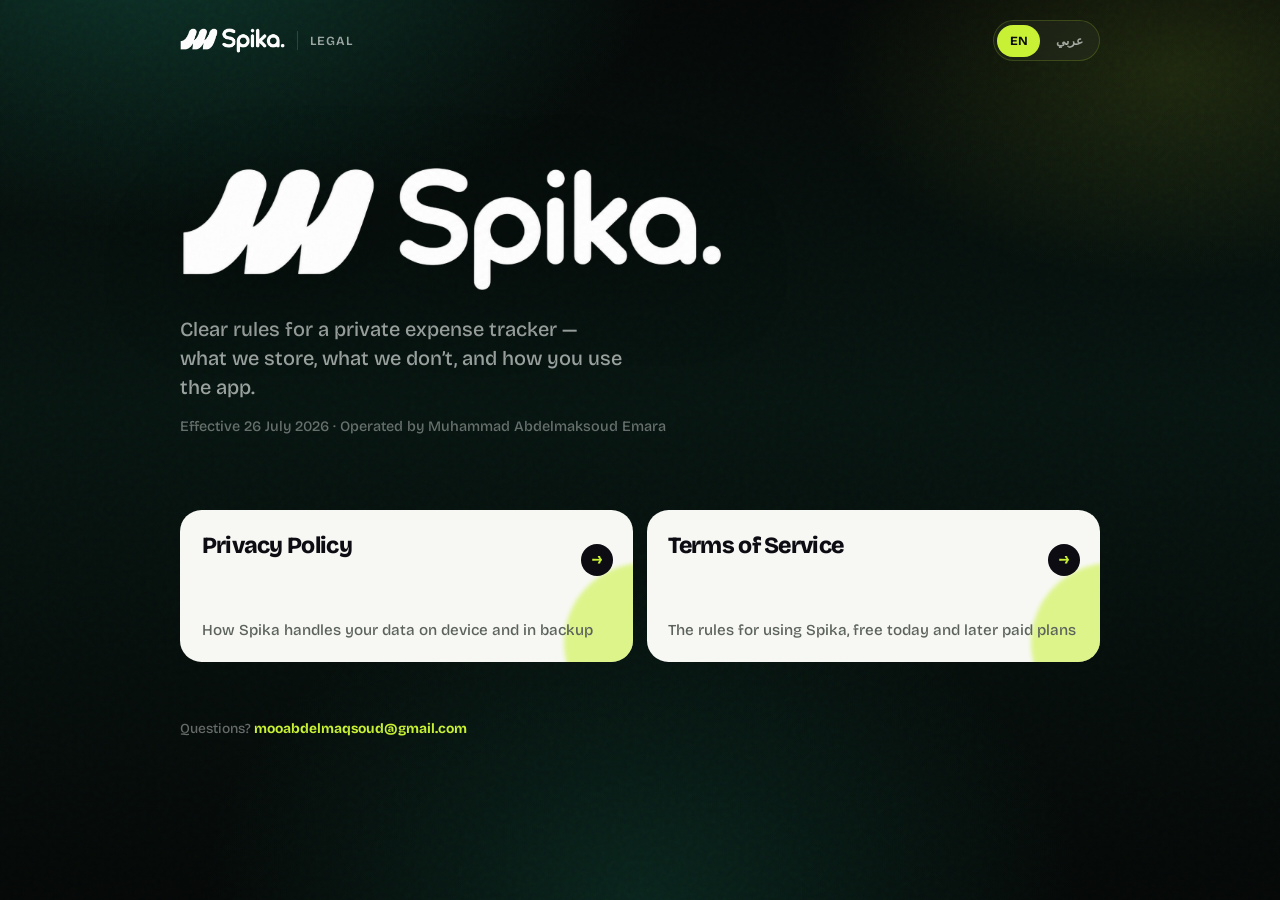
==== index.html @ 5bc5469d "Add files via upload" ====
<!DOCTYPE html>
<html lang="en">
<head>
  <meta charset="utf-8" />
  <meta name="viewport" content="width=device-width, initial-scale=1" />
  <title>Spika — Legal</title>
  <meta name="description" content="Spika Terms of Service and Privacy Policy." />
  <link rel="icon" href="brand/spika_mark_dark.png" type="image/png" />
  <link rel="stylesheet" href="styles.css" />
</head>
<body>
  <div class="bg" aria-hidden="true"></div>
  <header class="nav">
    <a class="brand" href="index.html">
      <img class="nav-wordmark" src="brand/spika_wordmark_dark.png" alt="Spika" />
      <span class="brand-sub">Legal</span>
    </a>
    <nav class="lang" aria-label="Language">
      <a class="active" href="index.html">EN</a>
      <a href="index-ar.html">عربي</a>
    </nav>
  </header>

  <main class="shell">
    <section class="hero">
      <h1 class="hero-logo-wrap">
        <img class="hero-logo" src="brand/spika_wordmark_dark.png" alt="Spika" />
      </h1>
      <p class="hero-line">
        Clear rules for a private expense tracker — what we store, what we don’t,
        and how you use the app.
      </p>
      <p class="hero-meta">Effective 26 July 2026 · Operated by Muhammad Abdelmaksoud Emara</p>
    </section>

    <div class="hub-links">
      <a class="hub-link" href="privacy.html">
        <span class="arrow" aria-hidden="true">→</span>
        <strong>Privacy Policy</strong>
        <span>How Spika handles your data on device and in backup</span>
      </a>
      <a class="hub-link" href="terms.html">
        <span class="arrow" aria-hidden="true">→</span>
        <strong>Terms of Service</strong>
        <span>The rules for using Spika, free today and later paid plans</span>
      </a>
    </div>
  </main>

  <footer class="site-foot">
    Questions?
    <a href="mailto:mooabdelmaqsoud@gmail.com">mooabdelmaqsoud@gmail.com</a>
  </footer>
</body>
</html>
---- styles.css ----
@import url("https://fonts.googleapis.com/css2?family=Bricolage+Grotesque:opsz,wght@12..96,500;12..96,700;12..96,800&family=IBM+Plex+Sans+Arabic:wght@400;500;600;700&display=swap");

:root {
  --ink: #f4f7f5;
  --ink-dim: rgba(244, 247, 245, 0.62);
  --ink-soft: rgba(244, 247, 245, 0.4);
  --paper: #f7f8f4;
  --paper-ink: #0d0c12;
  --paper-muted: #5c635c;
  --lime: #c8f135;
  --lime-hot: #77f117;
  --deep: #050807;
  --mid: #0b2e24;
  --glow: #145c48;
  --line: rgba(200, 241, 53, 0.18);
  --ease: cubic-bezier(0.22, 1, 0.36, 1);
}

*,
*::before,
*::after {
  box-sizing: border-box;
}

html {
  scroll-behavior: smooth;
}

body {
  margin: 0;
  min-height: 100vh;
  color: var(--ink);
  background: var(--deep);
  font-family: "Bricolage Grotesque", "Segoe UI", sans-serif;
  font-optical-sizing: auto;
  line-height: 1.55;
  -webkit-font-smoothing: antialiased;
}

body[dir="rtl"] {
  font-family: "IBM Plex Sans Arabic", "Bricolage Grotesque", "Segoe UI", sans-serif;
}

.bg {
  position: fixed;
  inset: 0;
  z-index: -1;
  pointer-events: none;
  background:
    radial-gradient(900px 520px at 12% -8%, rgba(20, 92, 72, 0.55), transparent 58%),
    radial-gradient(700px 420px at 92% 8%, rgba(200, 241, 53, 0.12), transparent 50%),
    radial-gradient(800px 600px at 50% 100%, rgba(11, 46, 36, 0.7), transparent 55%),
    linear-gradient(180deg, #050807 0%, #071410 45%, #050807 100%);
}

.bg::after {
  content: "";
  position: absolute;
  inset: 0;
  opacity: 0.35;
  background-image: url("data:image/svg+xml,%3Csvg viewBox='0 0 200 200' xmlns='http://www.w3.org/2000/svg'%3E%3Cfilter id='n'%3E%3CfeTurbulence type='fractalNoise' baseFrequency='0.85' numOctaves='3' stitchTiles='stitch'/%3E%3C/filter%3E%3Crect width='100%25' height='100%25' filter='url(%23n)' opacity='0.55'/%3E%3C/svg%3E");
  mix-blend-mode: soft-light;
}

.nav {
  width: min(920px, calc(100% - 2rem));
  margin: 0 auto;
  padding: 1.25rem 0 0;
  display: flex;
  align-items: center;
  justify-content: space-between;
  gap: 1rem;
  animation: rise 0.7s var(--ease) both;
}

.brand {
  display: inline-flex;
  align-items: center;
  gap: 0.75rem;
  text-decoration: none;
  color: var(--ink);
}

.nav-wordmark {
  height: 1.55rem;
  width: auto;
  display: block;
}

.brand-sub {
  color: var(--ink-dim);
  font-size: 0.78rem;
  font-weight: 600;
  letter-spacing: 0.08em;
  text-transform: uppercase;
  padding-inline-start: 0.75rem;
  border-inline-start: 1px solid var(--line);
}

body[dir="rtl"] .brand-sub {
  letter-spacing: 0;
  text-transform: none;
}

.lang {
  display: inline-flex;
  gap: 0.2rem;
  padding: 0.22rem;
  border-radius: 999px;
  border: 1px solid var(--line);
  background: rgba(255, 255, 255, 0.04);
  backdrop-filter: blur(10px);
}

.lang a {
  text-decoration: none;
  color: var(--ink-dim);
  font-size: 0.78rem;
  font-weight: 700;
  padding: 0.4rem 0.78rem;
  border-radius: 999px;
  transition: color 0.2s ease, background 0.2s ease, transform 0.2s var(--ease);
}

.lang a:hover {
  color: var(--ink);
}

.lang a.active {
  background: var(--lime);
  color: #0a0a0a;
}

.shell {
  width: min(920px, calc(100% - 2rem));
  margin: 0 auto;
  padding: 1.5rem 0 3.5rem;
}

/* ── Hub ─────────────────────────────────────────── */

.hero {
  padding: clamp(2.5rem, 8vw, 5rem) 0 1.5rem;
  animation: rise 0.85s var(--ease) 0.08s both;
}

.hero-logo-wrap {
  margin: 0;
}

.hero-logo {
  display: block;
  width: min(100%, 34rem);
  height: auto;
  margin: 0;
  filter: drop-shadow(0 18px 40px rgba(0, 0, 0, 0.35));
}

.hero-line {
  margin: 1.35rem 0 0;
  max-width: 28rem;
  color: var(--ink-dim);
  font-size: clamp(1.05rem, 2.4vw, 1.25rem);
  font-weight: 500;
  line-height: 1.45;
}

.hero-meta {
  margin: 0.85rem 0 0;
  color: var(--ink-soft);
  font-size: 0.9rem;
  font-weight: 500;
}

.hub-links {
  display: grid;
  gap: 0.85rem;
  margin-top: clamp(2rem, 5vw, 3rem);
  animation: rise 0.9s var(--ease) 0.18s both;
}

@media (min-width: 640px) {
  .hub-links {
    grid-template-columns: 1fr 1fr;
  }
}

.hub-link {
  position: relative;
  display: flex;
  flex-direction: column;
  justify-content: space-between;
  min-height: 9.5rem;
  padding: 1.35rem 1.35rem 1.2rem;
  text-decoration: none;
  color: var(--paper-ink);
  background: var(--paper);
  border-radius: 1.35rem;
  overflow: hidden;
  transition: transform 0.35s var(--ease), box-shadow 0.35s var(--ease);
}

.hub-link::before {
  content: "";
  position: absolute;
  inset: auto -20% -40% auto;
  width: 10rem;
  height: 10rem;
  border-radius: 50%;
  background: var(--lime);
  opacity: 0.55;
  filter: blur(2px);
  transition: transform 0.45s var(--ease), opacity 0.35s ease;
}

.hub-link:hover {
  transform: translateY(-4px);
  box-shadow: 0 18px 40px rgba(0, 0, 0, 0.35);
}

.hub-link:hover::before {
  transform: scale(1.15) translate(-8%, -8%);
  opacity: 0.75;
}

.hub-link strong {
  position: relative;
  font-size: 1.45rem;
  font-weight: 800;
  letter-spacing: -0.03em;
  line-height: 1.15;
}

.hub-link span {
  position: relative;
  margin-top: 0.85rem;
  color: var(--paper-muted);
  font-size: 0.95rem;
  font-weight: 500;
}

.hub-link .arrow {
  position: absolute;
  top: 1.25rem;
  inset-inline-end: 1.25rem;
  width: 2rem;
  height: 2rem;
  display: grid;
  place-items: center;
  border-radius: 50%;
  background: #0d0c12;
  color: var(--lime);
  font-size: 1rem;
  font-weight: 700;
  transition: transform 0.3s var(--ease);
}

body[dir="rtl"] .hub-link .arrow {
  transform: scaleX(-1);
}

.hub-link:hover .arrow {
  transform: translateX(3px);
}

body[dir="rtl"] .hub-link:hover .arrow {
  transform: scaleX(-1) translateX(3px);
}

/* ── Document pages ──────────────────────────────── */

.doc-head {
  padding: 1.75rem 0 1.25rem;
  animation: rise 0.75s var(--ease) both;
}

.doc-kicker {
  display: inline-flex;
  align-items: center;
  gap: 0.45rem;
  margin: 0 0 0.85rem;
  color: var(--lime);
  font-size: 0.78rem;
  font-weight: 700;
  letter-spacing: 0.1em;
  text-transform: uppercase;
}

body[dir="rtl"] .doc-kicker {
  letter-spacing: 0;
  text-transform: none;
}

.doc-kicker::before {
  content: "";
  width: 0.55rem;
  height: 0.55rem;
  border-radius: 50%;
  background: currentColor;
  box-shadow: 0 0 14px rgba(200, 241, 53, 0.7);
}

.doc-head h1 {
  margin: 0;
  font-size: clamp(2.2rem, 6vw, 3.4rem);
  font-weight: 800;
  letter-spacing: -0.045em;
  line-height: 1.05;
}

.doc-head .meta {
  margin: 0.9rem 0 0;
  color: var(--ink-dim);
  font-size: 0.95rem;
  font-weight: 500;
}

.paper {
  margin-top: 0.5rem;
  padding: clamp(1.4rem, 3.5vw, 2.4rem);
  background: var(--paper);
  color: var(--paper-ink);
  border-radius: 1.5rem;
  box-shadow: 0 24px 60px rgba(0, 0, 0, 0.35);
  animation: rise 0.85s var(--ease) 0.1s both;
}

.paper > p:first-of-type {
  font-size: 1.05rem;
  color: #2a312c;
}

.paper h2 {
  margin: 2rem 0 0.65rem;
  padding-top: 0.35rem;
  font-size: 1.12rem;
  font-weight: 800;
  letter-spacing: -0.02em;
  line-height: 1.3;
  color: var(--paper-ink);
  border-top: 1px solid rgba(13, 12, 18, 0.08);
}

.paper h2:first-of-type {
  margin-top: 1.5rem;
}

.paper p,
.paper li {
  color: #30362f;
  font-size: 0.98rem;
  line-height: 1.7;
}

.paper p {
  margin: 0.65rem 0;
}

.paper ul {
  margin: 0.4rem 0 0.8rem;
  padding-inline-start: 1.15rem;
}

.paper li + li {
  margin-top: 0.35rem;
}

.paper a {
  color: #1f5b3a;
  font-weight: 600;
  text-underline-offset: 0.15em;
}

.paper a:hover {
  color: #0f3d26;
}

.paper strong {
  color: var(--paper-ink);
  font-weight: 700;
}

.site-foot {
  width: min(920px, calc(100% - 2rem));
  margin: 0 auto;
  padding: 0 0 2.75rem;
  color: var(--ink-soft);
  font-size: 0.86rem;
  font-weight: 500;
  animation: rise 0.8s var(--ease) 0.2s both;
}

.site-foot a {
  color: var(--lime);
  text-decoration: none;
  font-weight: 700;
}

.site-foot a:hover {
  text-decoration: underline;
  text-underline-offset: 0.18em;
}

@keyframes rise {
  from {
    opacity: 0;
    transform: translateY(14px);
  }
  to {
    opacity: 1;
    transform: translateY(0);
  }
}

@media (prefers-reduced-motion: reduce) {
  *,
  *::before,
  *::after {
    animation: none !important;
    transition: none !important;
  }
}
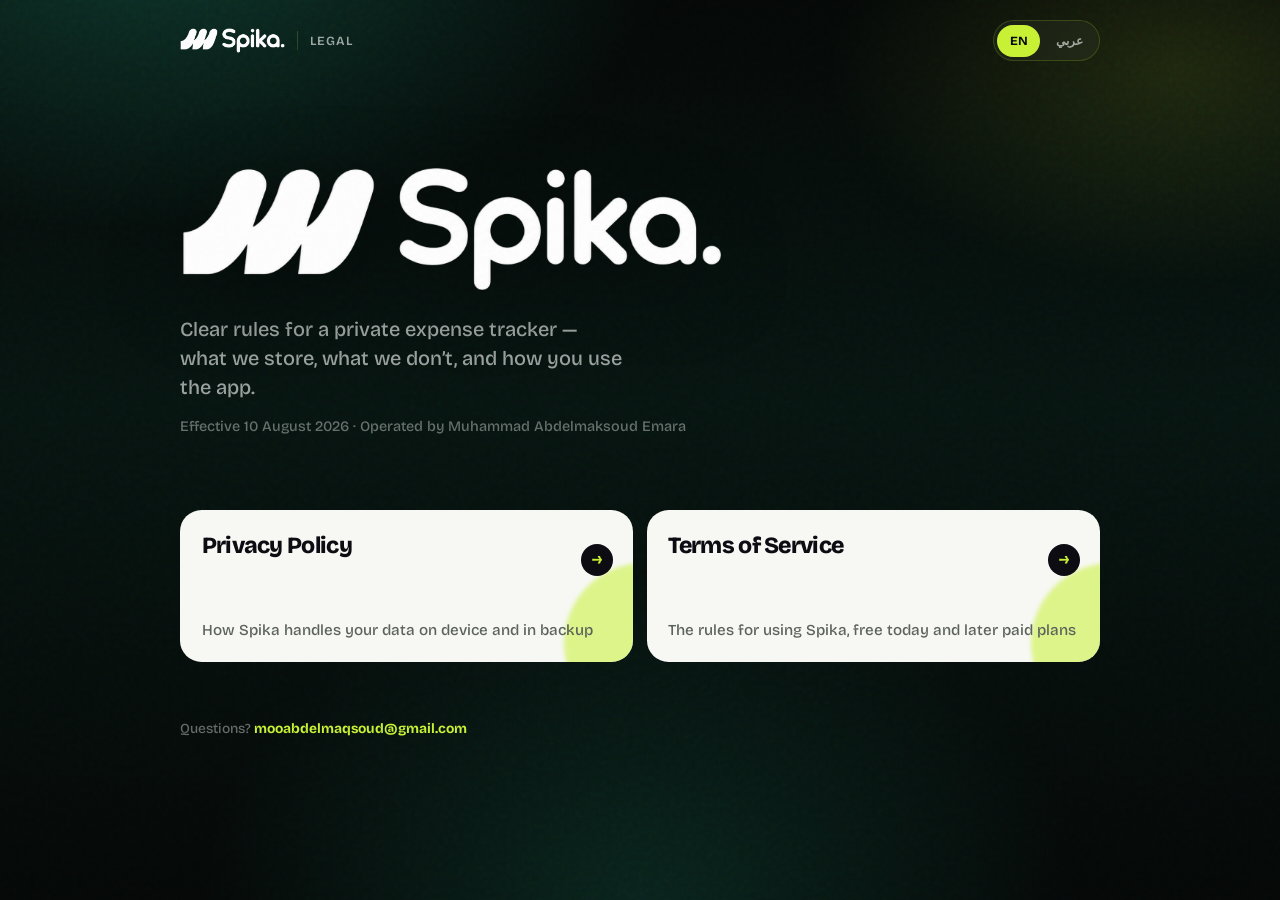
==== commit c0b20e48: "Add files via upload" ====
--- a/index.html
+++ b/index.html
@@ -1,55 +1,55 @@
-<!DOCTYPE html>
-<html lang="en">
-<head>
-  <meta charset="utf-8" />
-  <meta name="viewport" content="width=device-width, initial-scale=1" />
-  <title>Spika — Legal</title>
-  <meta name="description" content="Spika Terms of Service and Privacy Policy." />
-  <link rel="icon" href="brand/spika_mark_dark.png" type="image/png" />
-  <link rel="stylesheet" href="styles.css" />
-</head>
-<body>
-  <div class="bg" aria-hidden="true"></div>
-  <header class="nav">
-    <a class="brand" href="index.html">
-      <img class="nav-wordmark" src="brand/spika_wordmark_dark.png" alt="Spika" />
-      <span class="brand-sub">Legal</span>
-    </a>
-    <nav class="lang" aria-label="Language">
-      <a class="active" href="index.html">EN</a>
-      <a href="index-ar.html">عربي</a>
-    </nav>
-  </header>
-
-  <main class="shell">
-    <section class="hero">
-      <h1 class="hero-logo-wrap">
-        <img class="hero-logo" src="brand/spika_wordmark_dark.png" alt="Spika" />
-      </h1>
-      <p class="hero-line">
-        Clear rules for a private expense tracker — what we store, what we don’t,
-        and how you use the app.
-      </p>
-      <p class="hero-meta">Effective 26 July 2026 · Operated by Muhammad Abdelmaksoud Emara</p>
-    </section>
-
-    <div class="hub-links">
-      <a class="hub-link" href="privacy.html">
-        <span class="arrow" aria-hidden="true">→</span>
-        <strong>Privacy Policy</strong>
-        <span>How Spika handles your data on device and in backup</span>
-      </a>
-      <a class="hub-link" href="terms.html">
-        <span class="arrow" aria-hidden="true">→</span>
-        <strong>Terms of Service</strong>
-        <span>The rules for using Spika, free today and later paid plans</span>
-      </a>
-    </div>
-  </main>
-
-  <footer class="site-foot">
-    Questions?
-    <a href="mailto:mooabdelmaqsoud@gmail.com">mooabdelmaqsoud@gmail.com</a>
-  </footer>
-</body>
-</html>
+<!DOCTYPE html>
+<html lang="en">
+<head>
+  <meta charset="utf-8" />
+  <meta name="viewport" content="width=device-width, initial-scale=1" />
+  <title>Spika — Legal</title>
+  <meta name="description" content="Spika Terms of Service and Privacy Policy." />
+  <link rel="icon" href="brand/spika_mark_dark.png" type="image/png" />
+  <link rel="stylesheet" href="styles.css" />
+</head>
+<body>
+  <div class="bg" aria-hidden="true"></div>
+  <header class="nav">
+    <a class="brand" href="index.html">
+      <img class="nav-wordmark" src="brand/spika_wordmark_dark.png" alt="Spika" />
+      <span class="brand-sub">Legal</span>
+    </a>
+    <nav class="lang" aria-label="Language">
+      <a class="active" href="index.html">EN</a>
+      <a href="index-ar.html">عربي</a>
+    </nav>
+  </header>
+
+  <main class="shell">
+    <section class="hero">
+      <h1 class="hero-logo-wrap">
+        <img class="hero-logo" src="brand/spika_wordmark_dark.png" alt="Spika" />
+      </h1>
+      <p class="hero-line">
+        Clear rules for a private expense tracker — what we store, what we don’t,
+        and how you use the app.
+      </p>
+      <p class="hero-meta">Effective 10 August 2026 · Operated by Muhammad Abdelmaksoud Emara</p>
+    </section>
+
+    <div class="hub-links">
+      <a class="hub-link" href="privacy.html">
+        <span class="arrow" aria-hidden="true">→</span>
+        <strong>Privacy Policy</strong>
+        <span>How Spika handles your data on device and in backup</span>
+      </a>
+      <a class="hub-link" href="terms.html">
+        <span class="arrow" aria-hidden="true">→</span>
+        <strong>Terms of Service</strong>
+        <span>The rules for using Spika, free today and later paid plans</span>
+      </a>
+    </div>
+  </main>
+
+  <footer class="site-foot">
+    Questions?
+    <a href="mailto:mooabdelmaqsoud@gmail.com">mooabdelmaqsoud@gmail.com</a>
+  </footer>
+</body>
+</html>
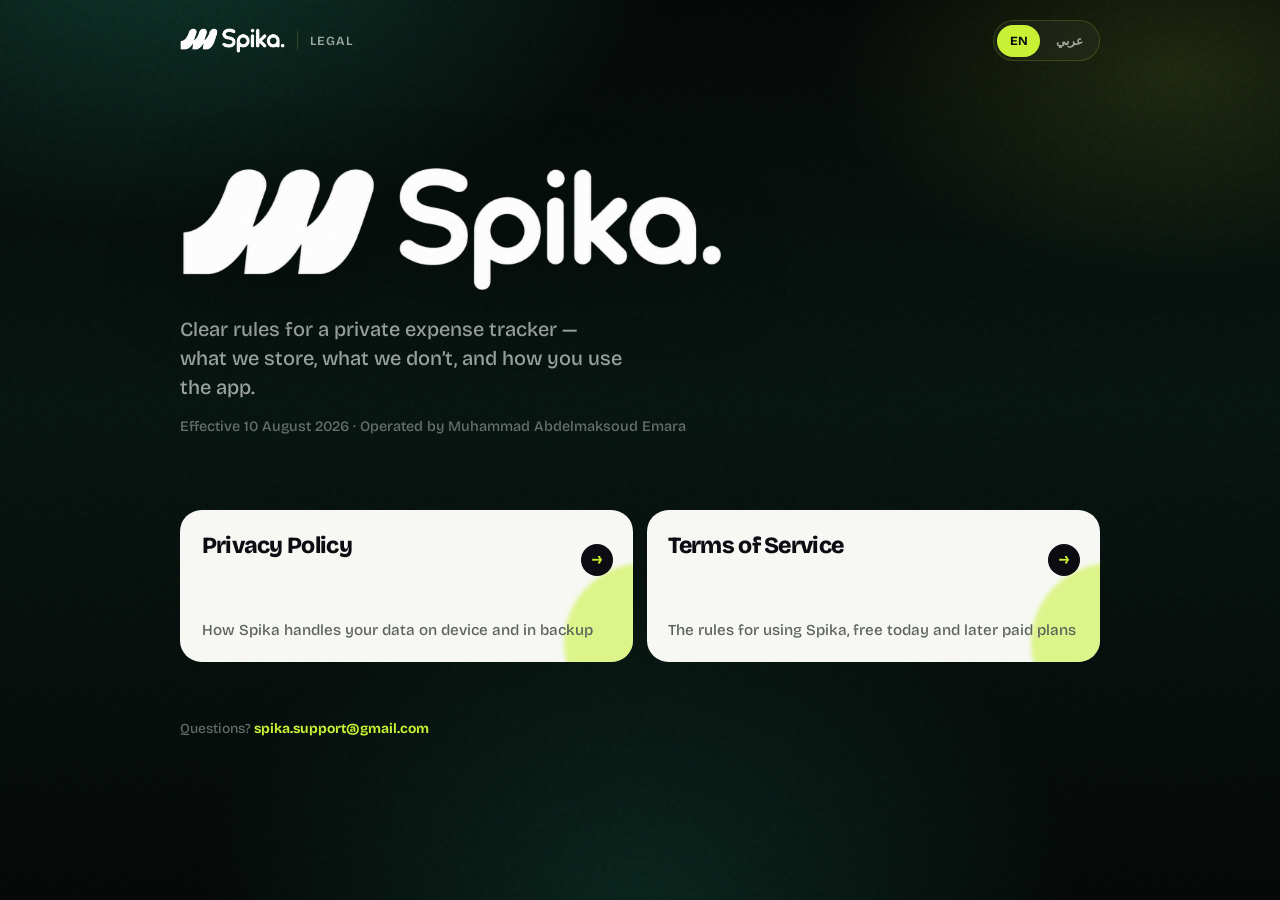
==== commit b887ee80: "Add files via upload" ====
--- a/index.html
+++ b/index.html
@@ -49,7 +49,7 @@
 
   <footer class="site-foot">
     Questions?
-    <a href="mailto:mooabdelmaqsoud@gmail.com">mooabdelmaqsoud@gmail.com</a>
+    <a href="mailto:spika.support@gmail.com">spika.support@gmail.com</a>
   </footer>
 </body>
 </html>
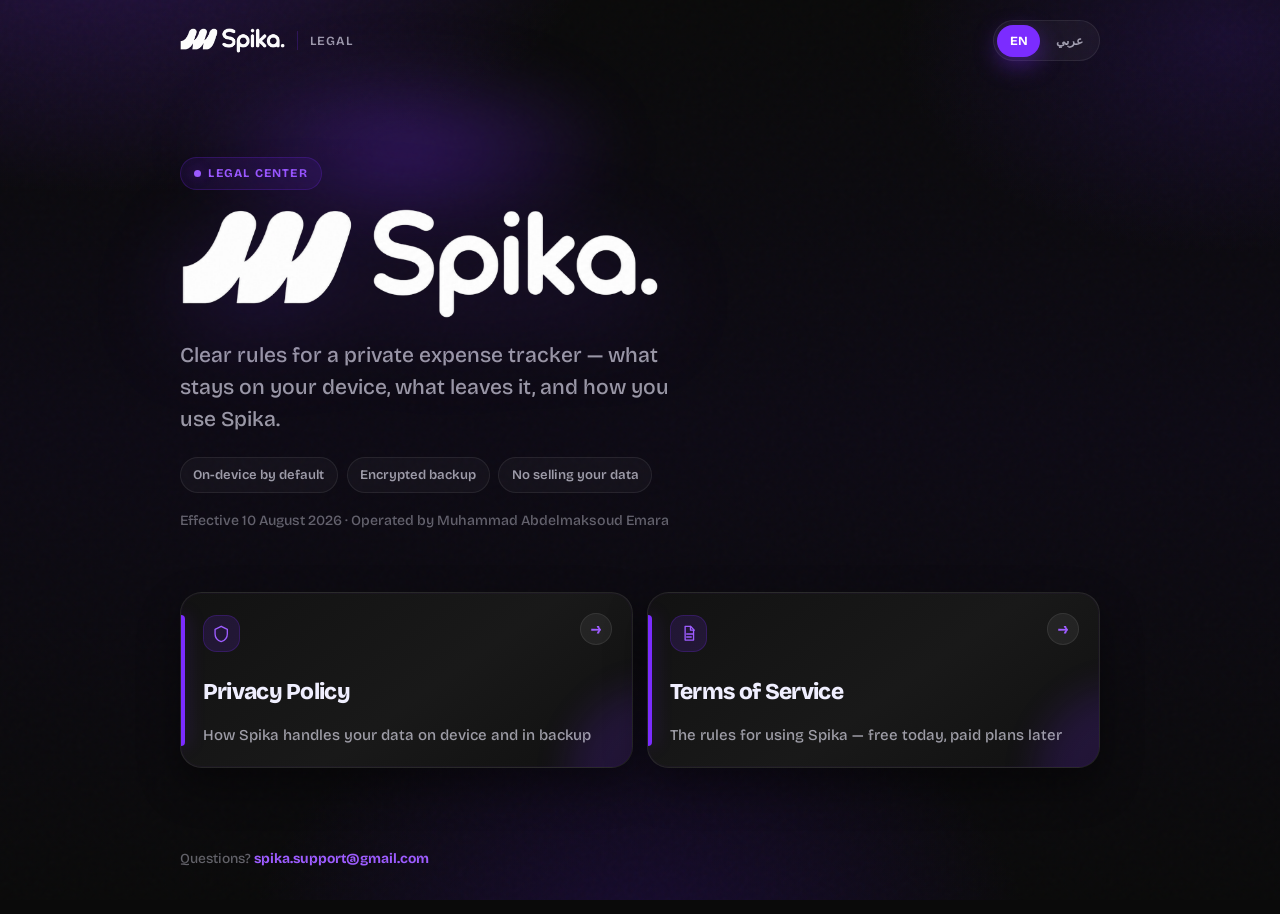
==== commit 1a46cf38: "Add files via upload" ====
--- a/index.html
+++ b/index.html
@@ -23,26 +23,39 @@
 
   <main class="shell">
     <section class="hero">
+      <div class="hero-glow" aria-hidden="true"></div>
+      <p class="hero-badge">Legal center</p>
       <h1 class="hero-logo-wrap">
         <img class="hero-logo" src="brand/spika_wordmark_dark.png" alt="Spika" />
       </h1>
       <p class="hero-line">
-        Clear rules for a private expense tracker — what we store, what we don’t,
-        and how you use the app.
+        Clear rules for a private expense tracker — what stays on your device,
+        what leaves it, and how you use Spika.
       </p>
+      <ul class="hero-trust">
+        <li>On-device by default</li>
+        <li>Encrypted backup</li>
+        <li>No selling your data</li>
+      </ul>
       <p class="hero-meta">Effective 10 August 2026 · Operated by Muhammad Abdelmaksoud Emara</p>
     </section>
 
     <div class="hub-links">
-      <a class="hub-link" href="privacy.html">
+      <a class="hub-link hub-link--privacy" href="privacy.html">
         <span class="arrow" aria-hidden="true">→</span>
+        <span class="hub-link-icon" aria-hidden="true">
+          <svg viewBox="0 0 24 24"><path d="M12 3 4 7v6c0 5 3.5 8.5 8 10 4.5-1.5 8-5 8-10V7l-8-4z"/></svg>
+        </span>
         <strong>Privacy Policy</strong>
-        <span>How Spika handles your data on device and in backup</span>
+        <span class="hub-link-desc">How Spika handles your data on device and in backup</span>
       </a>
-      <a class="hub-link" href="terms.html">
+      <a class="hub-link hub-link--terms" href="terms.html">
         <span class="arrow" aria-hidden="true">→</span>
+        <span class="hub-link-icon" aria-hidden="true">
+          <svg viewBox="0 0 24 24"><path d="M8 3h7l4 4v14H8z"/><path d="M15 3v5h5"/><path d="M10 13h8"/><path d="M10 17h6"/></svg>
+        </span>
         <strong>Terms of Service</strong>
-        <span>The rules for using Spika, free today and later paid plans</span>
+        <span class="hub-link-desc">The rules for using Spika — free today, paid plans later</span>
       </a>
     </div>
   </main>
--- a/styles.css
+++ b/styles.css
@@ -1,18 +1,21 @@
 @import url("https://fonts.googleapis.com/css2?family=Bricolage+Grotesque:opsz,wght@12..96,500;12..96,700;12..96,800&family=IBM+Plex+Sans+Arabic:wght@400;500;600;700&display=swap");
 
 :root {
-  --ink: #f4f7f5;
-  --ink-dim: rgba(244, 247, 245, 0.62);
-  --ink-soft: rgba(244, 247, 245, 0.4);
-  --paper: #f7f8f4;
-  --paper-ink: #0d0c12;
-  --paper-muted: #5c635c;
-  --lime: #c8f135;
-  --lime-hot: #77f117;
-  --deep: #050807;
-  --mid: #0b2e24;
-  --glow: #145c48;
-  --line: rgba(200, 241, 53, 0.18);
+  --ink: #f0efff;
+  --ink-dim: rgba(240, 239, 255, 0.62);
+  --ink-soft: rgba(240, 239, 255, 0.38);
+  --paper: #ffffff;
+  --paper-ink: #0d0c22;
+  --paper-muted: #6b6e8a;
+  --accent: #7b2cff;
+  --accent-bright: #9d5cff;
+  --accent-deep: #5a1fd4;
+  --accent-glow: rgba(123, 44, 255, 0.42);
+  --deep: #0a0a0a;
+  --surface: #121212;
+  --surface-elevated: #191919;
+  --line: rgba(123, 44, 255, 0.22);
+  --line-soft: rgba(255, 255, 255, 0.08);
   --ease: cubic-bezier(0.22, 1, 0.36, 1);
 }
 
@@ -47,17 +50,17 @@
   z-index: -1;
   pointer-events: none;
   background:
-    radial-gradient(900px 520px at 12% -8%, rgba(20, 92, 72, 0.55), transparent 58%),
-    radial-gradient(700px 420px at 92% 8%, rgba(200, 241, 53, 0.12), transparent 50%),
-    radial-gradient(800px 600px at 50% 100%, rgba(11, 46, 36, 0.7), transparent 55%),
-    linear-gradient(180deg, #050807 0%, #071410 45%, #050807 100%);
+    radial-gradient(880px 520px at 8% -12%, rgba(123, 44, 255, 0.28), transparent 58%),
+    radial-gradient(640px 420px at 96% 4%, rgba(90, 31, 212, 0.18), transparent 52%),
+    radial-gradient(720px 560px at 50% 108%, rgba(42, 13, 102, 0.45), transparent 55%),
+    linear-gradient(180deg, #0a0a0a 0%, #0d0a14 48%, #0a0a0a 100%);
 }
 
 .bg::after {
   content: "";
   position: absolute;
   inset: 0;
-  opacity: 0.35;
+  opacity: 0.28;
   background-image: url("data:image/svg+xml,%3Csvg viewBox='0 0 200 200' xmlns='http://www.w3.org/2000/svg'%3E%3Cfilter id='n'%3E%3CfeTurbulence type='fractalNoise' baseFrequency='0.85' numOctaves='3' stitchTiles='stitch'/%3E%3C/filter%3E%3Crect width='100%25' height='100%25' filter='url(%23n)' opacity='0.55'/%3E%3C/svg%3E");
   mix-blend-mode: soft-light;
 }
@@ -107,7 +110,7 @@
   gap: 0.2rem;
   padding: 0.22rem;
   border-radius: 999px;
-  border: 1px solid var(--line);
+  border: 1px solid var(--line-soft);
   background: rgba(255, 255, 255, 0.04);
   backdrop-filter: blur(10px);
 }
@@ -127,8 +130,9 @@
 }
 
 .lang a.active {
-  background: var(--lime);
-  color: #0a0a0a;
+  background: var(--accent);
+  color: #ffffff;
+  box-shadow: 0 8px 24px var(--accent-glow);
 }
 
 .shell {
@@ -140,8 +144,53 @@
 /* ── Hub ─────────────────────────────────────────── */
 
 .hero {
-  padding: clamp(2.5rem, 8vw, 5rem) 0 1.5rem;
+  position: relative;
+  padding: clamp(2rem, 7vw, 4.5rem) 0 1rem;
   animation: rise 0.85s var(--ease) 0.08s both;
+}
+
+.hero-glow {
+  position: absolute;
+  inset: -2rem auto auto 0;
+  width: min(100%, 28rem);
+  height: 12rem;
+  background: radial-gradient(closest-side, rgba(123, 44, 255, 0.34), transparent);
+  filter: blur(28px);
+  pointer-events: none;
+}
+
+body[dir="rtl"] .hero-glow {
+  inset: -2rem 0 auto auto;
+}
+
+.hero-badge {
+  display: inline-flex;
+  align-items: center;
+  gap: 0.45rem;
+  margin: 0 0 1.1rem;
+  padding: 0.38rem 0.82rem;
+  border-radius: 999px;
+  border: 1px solid var(--line);
+  background: rgba(123, 44, 255, 0.1);
+  color: var(--accent-bright);
+  font-size: 0.74rem;
+  font-weight: 700;
+  letter-spacing: 0.1em;
+  text-transform: uppercase;
+}
+
+body[dir="rtl"] .hero-badge {
+  letter-spacing: 0;
+  text-transform: none;
+}
+
+.hero-badge::before {
+  content: "";
+  width: 0.45rem;
+  height: 0.45rem;
+  border-radius: 50%;
+  background: currentColor;
+  box-shadow: 0 0 12px var(--accent-glow);
 }
 
 .hero-logo-wrap {
@@ -150,32 +199,51 @@
 
 .hero-logo {
   display: block;
-  width: min(100%, 34rem);
+  width: min(100%, 30rem);
   height: auto;
   margin: 0;
-  filter: drop-shadow(0 18px 40px rgba(0, 0, 0, 0.35));
+  filter: drop-shadow(0 20px 48px rgba(123, 44, 255, 0.22));
 }
 
 .hero-line {
+  margin: 1.25rem 0 0;
+  max-width: 32rem;
+  color: var(--ink-dim);
+  font-size: clamp(1.08rem, 2.5vw, 1.32rem);
+  font-weight: 500;
+  line-height: 1.5;
+}
+
+.hero-trust {
+  display: flex;
+  flex-wrap: wrap;
+  gap: 0.55rem;
   margin: 1.35rem 0 0;
-  max-width: 28rem;
+  padding: 0;
+  list-style: none;
+}
+
+.hero-trust li {
+  padding: 0.42rem 0.78rem;
+  border-radius: 999px;
+  border: 1px solid var(--line-soft);
+  background: rgba(255, 255, 255, 0.03);
   color: var(--ink-dim);
-  font-size: clamp(1.05rem, 2.4vw, 1.25rem);
-  font-weight: 500;
-  line-height: 1.45;
+  font-size: 0.82rem;
+  font-weight: 600;
 }
 
 .hero-meta {
-  margin: 0.85rem 0 0;
+  margin: 1.1rem 0 0;
   color: var(--ink-soft);
-  font-size: 0.9rem;
+  font-size: 0.88rem;
   font-weight: 500;
 }
 
 .hub-links {
   display: grid;
-  gap: 0.85rem;
-  margin-top: clamp(2rem, 5vw, 3rem);
+  gap: 0.9rem;
+  margin-top: clamp(2rem, 5vw, 2.75rem);
   animation: rise 0.9s var(--ease) 0.18s both;
 }
 
@@ -190,53 +258,100 @@
   display: flex;
   flex-direction: column;
   justify-content: space-between;
-  min-height: 9.5rem;
-  padding: 1.35rem 1.35rem 1.2rem;
+  min-height: 11rem;
+  padding: 1.35rem 1.35rem 1.25rem;
   text-decoration: none;
-  color: var(--paper-ink);
-  background: var(--paper);
+  color: var(--ink);
+  background: linear-gradient(145deg, var(--surface) 0%, var(--surface-elevated) 55%, #101010 100%);
+  border: 1px solid var(--line-soft);
   border-radius: 1.35rem;
   overflow: hidden;
-  transition: transform 0.35s var(--ease), box-shadow 0.35s var(--ease);
+  box-shadow:
+    0 18px 40px rgba(0, 0, 0, 0.42),
+    0 0 0 1px rgba(123, 44, 255, 0.04) inset;
+  transition: transform 0.35s var(--ease), box-shadow 0.35s var(--ease), border-color 0.35s ease;
 }
 
 .hub-link::before {
   content: "";
   position: absolute;
-  inset: auto -20% -40% auto;
-  width: 10rem;
-  height: 10rem;
+  inset: auto -25% -55% auto;
+  width: 11rem;
+  height: 11rem;
   border-radius: 50%;
-  background: var(--lime);
-  opacity: 0.55;
-  filter: blur(2px);
+  background: var(--accent);
+  opacity: 0.16;
+  filter: blur(18px);
   transition: transform 0.45s var(--ease), opacity 0.35s ease;
+}
+
+.hub-link::after {
+  content: "";
+  position: absolute;
+  inset-inline-start: 0;
+  top: 1.35rem;
+  bottom: 1.35rem;
+  width: 4px;
+  border-radius: 0 4px 4px 0;
+  background: var(--accent);
+  box-shadow: 0 0 18px var(--accent-glow);
+}
+
+body[dir="rtl"] .hub-link::after {
+  border-radius: 4px 0 0 4px;
 }
 
 .hub-link:hover {
   transform: translateY(-4px);
-  box-shadow: 0 18px 40px rgba(0, 0, 0, 0.35);
+  border-color: var(--line);
+  box-shadow:
+    0 22px 48px rgba(0, 0, 0, 0.5),
+    0 0 32px rgba(123, 44, 255, 0.14);
 }
 
 .hub-link:hover::before {
-  transform: scale(1.15) translate(-8%, -8%);
-  opacity: 0.75;
+  transform: scale(1.12) translate(-6%, -6%);
+  opacity: 0.28;
+}
+
+.hub-link-icon {
+  position: relative;
+  width: 2.35rem;
+  height: 2.35rem;
+  display: grid;
+  place-items: center;
+  border-radius: 0.85rem;
+  background: rgba(123, 44, 255, 0.14);
+  border: 1px solid var(--line);
+  color: var(--accent-bright);
+}
+
+.hub-link-icon svg {
+  width: 1.15rem;
+  height: 1.15rem;
+  stroke: currentColor;
+  fill: none;
+  stroke-width: 1.75;
+  stroke-linecap: round;
+  stroke-linejoin: round;
 }
 
 .hub-link strong {
   position: relative;
-  font-size: 1.45rem;
+  margin-top: 1rem;
+  font-size: 1.42rem;
   font-weight: 800;
   letter-spacing: -0.03em;
   line-height: 1.15;
 }
 
-.hub-link span {
+.hub-link span.hub-link-desc {
   position: relative;
-  margin-top: 0.85rem;
-  color: var(--paper-muted);
-  font-size: 0.95rem;
+  margin-top: 0.65rem;
+  color: var(--ink-dim);
+  font-size: 0.94rem;
   font-weight: 500;
+  line-height: 1.45;
 }
 
 .hub-link .arrow {
@@ -248,11 +363,12 @@
   display: grid;
   place-items: center;
   border-radius: 50%;
-  background: #0d0c12;
-  color: var(--lime);
+  background: rgba(255, 255, 255, 0.06);
+  border: 1px solid var(--line-soft);
+  color: var(--accent-bright);
   font-size: 1rem;
   font-weight: 700;
-  transition: transform 0.3s var(--ease);
+  transition: transform 0.3s var(--ease), background 0.3s ease;
 }
 
 body[dir="rtl"] .hub-link .arrow {
@@ -261,6 +377,7 @@
 
 .hub-link:hover .arrow {
   transform: translateX(3px);
+  background: rgba(123, 44, 255, 0.18);
 }
 
 body[dir="rtl"] .hub-link:hover .arrow {
@@ -279,7 +396,7 @@
   align-items: center;
   gap: 0.45rem;
   margin: 0 0 0.85rem;
-  color: var(--lime);
+  color: var(--accent-bright);
   font-size: 0.78rem;
   font-weight: 700;
   letter-spacing: 0.1em;
@@ -297,7 +414,7 @@
   height: 0.55rem;
   border-radius: 50%;
   background: currentColor;
-  box-shadow: 0 0 14px rgba(200, 241, 53, 0.7);
+  box-shadow: 0 0 14px var(--accent-glow);
 }
 
 .doc-head h1 {
@@ -321,13 +438,15 @@
   background: var(--paper);
   color: var(--paper-ink);
   border-radius: 1.5rem;
-  box-shadow: 0 24px 60px rgba(0, 0, 0, 0.35);
+  box-shadow:
+    0 24px 60px rgba(0, 0, 0, 0.42),
+    0 0 0 1px rgba(123, 44, 255, 0.06);
   animation: rise 0.85s var(--ease) 0.1s both;
 }
 
 .paper > p:first-of-type {
   font-size: 1.05rem;
-  color: #2a312c;
+  color: #3a3d52;
 }
 
 .paper h2 {
@@ -338,7 +457,7 @@
   letter-spacing: -0.02em;
   line-height: 1.3;
   color: var(--paper-ink);
-  border-top: 1px solid rgba(13, 12, 18, 0.08);
+  border-top: 1px solid rgba(13, 12, 34, 0.08);
 }
 
 .paper h2:first-of-type {
@@ -347,7 +466,7 @@
 
 .paper p,
 .paper li {
-  color: #30362f;
+  color: #3a3d52;
   font-size: 0.98rem;
   line-height: 1.7;
 }
@@ -366,13 +485,13 @@
 }
 
 .paper a {
-  color: #1f5b3a;
+  color: var(--accent-deep);
   font-weight: 600;
   text-underline-offset: 0.15em;
 }
 
 .paper a:hover {
-  color: #0f3d26;
+  color: var(--accent);
 }
 
 .paper strong {
@@ -383,7 +502,7 @@
 .site-foot {
   width: min(920px, calc(100% - 2rem));
   margin: 0 auto;
-  padding: 0 0 2.75rem;
+  padding: 1.5rem 0 2.75rem;
   color: var(--ink-soft);
   font-size: 0.86rem;
   font-weight: 500;
@@ -391,7 +510,7 @@
 }
 
 .site-foot a {
-  color: var(--lime);
+  color: var(--accent-bright);
   text-decoration: none;
   font-weight: 700;
 }
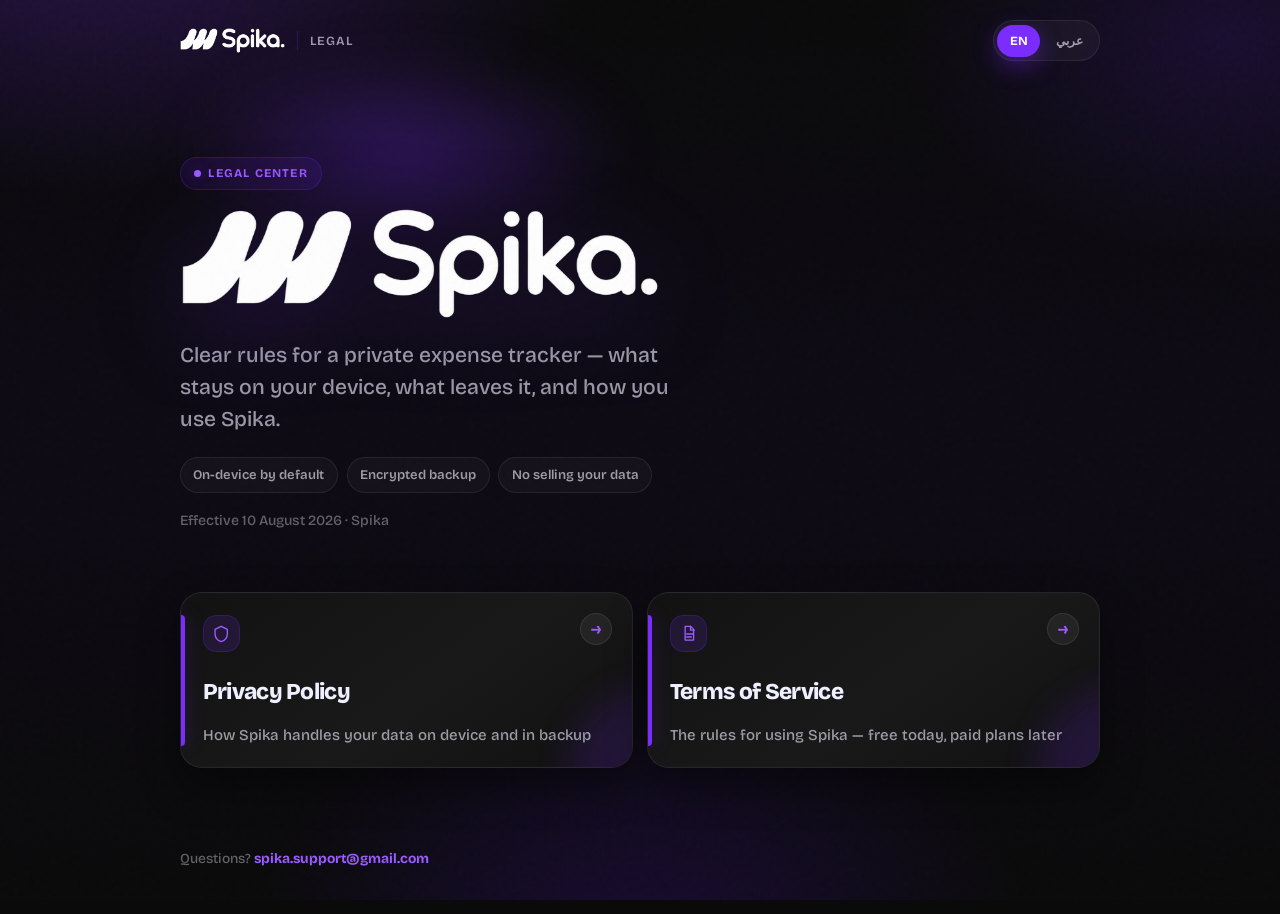
==== commit cba9c7e3: "Add files via upload" ====
--- a/index.html
+++ b/index.html
@@ -37,7 +37,7 @@
         <li>Encrypted backup</li>
         <li>No selling your data</li>
       </ul>
-      <p class="hero-meta">Effective 10 August 2026 · Operated by Muhammad Abdelmaksoud Emara</p>
+      <p class="hero-meta">Effective 10 August 2026 · Spika</p>
     </section>
 
     <div class="hub-links">
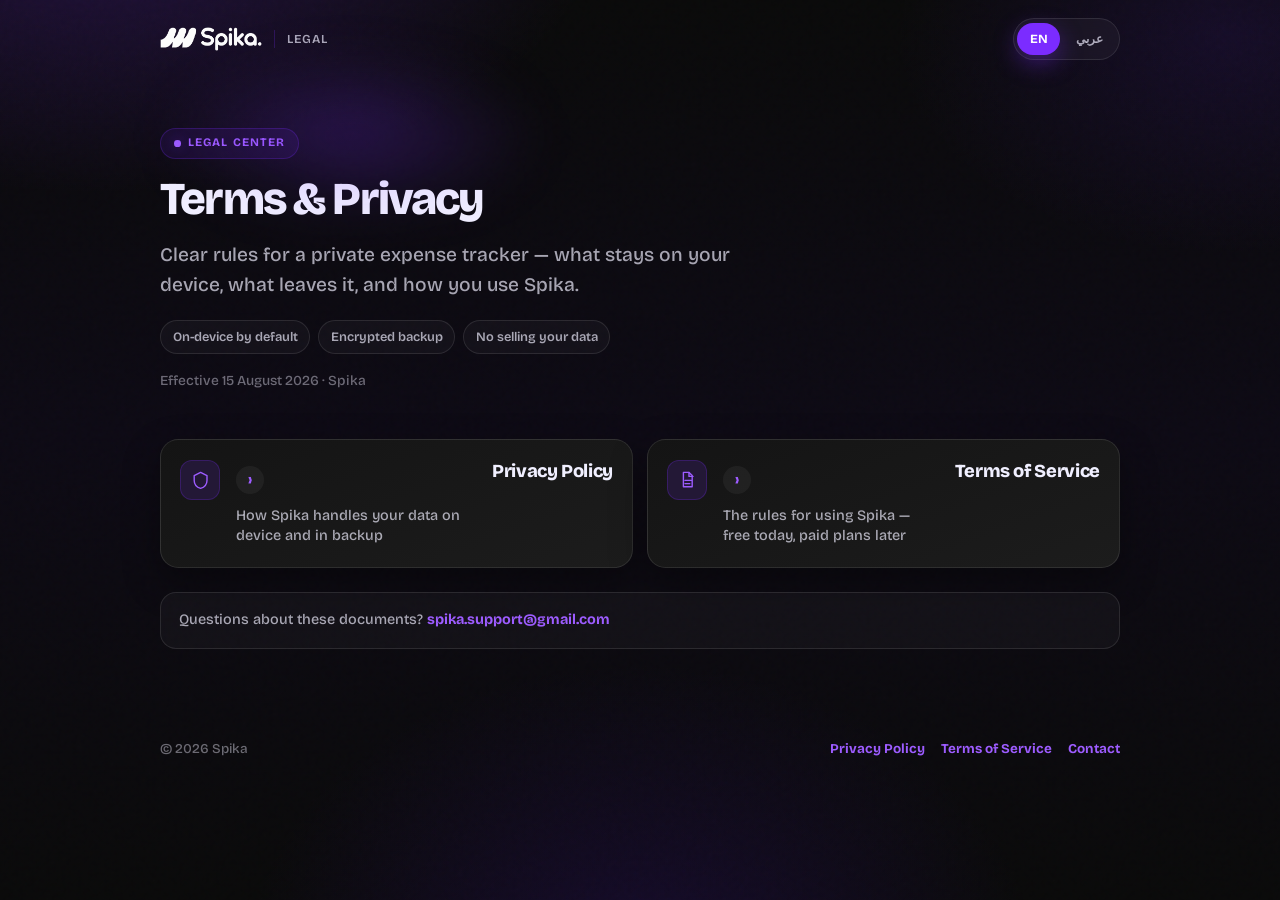
==== commit cff7e2f0: "Add files via upload" ====
--- a/index.html
+++ b/index.html
@@ -25,9 +25,7 @@
     <section class="hero">
       <div class="hero-glow" aria-hidden="true"></div>
       <p class="hero-badge">Legal center</p>
-      <h1 class="hero-logo-wrap">
-        <img class="hero-logo" src="brand/spika_wordmark_dark.png" alt="Spika" />
-      </h1>
+      <h1>Terms &amp; Privacy</h1>
       <p class="hero-line">
         Clear rules for a private expense tracker — what stays on your device,
         what leaves it, and how you use Spika.
@@ -37,32 +35,41 @@
         <li>Encrypted backup</li>
         <li>No selling your data</li>
       </ul>
-      <p class="hero-meta">Effective 10 August 2026 · Spika</p>
+      <p class="hero-meta">Effective 15 August 2026 · Spika</p>
     </section>
 
     <div class="hub-links">
-      <a class="hub-link hub-link--privacy" href="privacy.html">
-        <span class="arrow" aria-hidden="true">→</span>
+      <a class="hub-link" href="privacy.html">
         <span class="hub-link-icon" aria-hidden="true">
           <svg viewBox="0 0 24 24"><path d="M12 3 4 7v6c0 5 3.5 8.5 8 10 4.5-1.5 8-5 8-10V7l-8-4z"/></svg>
         </span>
         <strong>Privacy Policy</strong>
         <span class="hub-link-desc">How Spika handles your data on device and in backup</span>
+        <span class="chevron" aria-hidden="true">›</span>
       </a>
-      <a class="hub-link hub-link--terms" href="terms.html">
-        <span class="arrow" aria-hidden="true">→</span>
+      <a class="hub-link" href="terms.html">
         <span class="hub-link-icon" aria-hidden="true">
           <svg viewBox="0 0 24 24"><path d="M8 3h7l4 4v14H8z"/><path d="M15 3v5h5"/><path d="M10 13h8"/><path d="M10 17h6"/></svg>
         </span>
         <strong>Terms of Service</strong>
         <span class="hub-link-desc">The rules for using Spika — free today, paid plans later</span>
+        <span class="chevron" aria-hidden="true">›</span>
       </a>
     </div>
+
+    <p class="hub-contact">
+      Questions about these documents?
+      <a href="mailto:spika.support@gmail.com">spika.support@gmail.com</a>
+    </p>
   </main>
 
   <footer class="site-foot">
-    Questions?
-    <a href="mailto:spika.support@gmail.com">spika.support@gmail.com</a>
+    <span>© 2026 Spika</span>
+    <nav class="site-foot-links" aria-label="Legal documents">
+      <a href="privacy.html">Privacy Policy</a>
+      <a href="terms.html">Terms of Service</a>
+      <a href="mailto:spika.support@gmail.com">Contact</a>
+    </nav>
   </footer>
 </body>
 </html>
--- a/styles.css
+++ b/styles.css
@@ -2,21 +2,22 @@
 
 :root {
   --ink: #f0efff;
-  --ink-dim: rgba(240, 239, 255, 0.62);
-  --ink-soft: rgba(240, 239, 255, 0.38);
+  --ink-dim: rgba(240, 239, 255, 0.68);
+  --ink-soft: rgba(240, 239, 255, 0.42);
   --paper: #ffffff;
   --paper-ink: #0d0c22;
-  --paper-muted: #6b6e8a;
+  --paper-muted: #5c5f78;
   --accent: #7b2cff;
   --accent-bright: #9d5cff;
   --accent-deep: #5a1fd4;
-  --accent-glow: rgba(123, 44, 255, 0.42);
+  --accent-glow: rgba(123, 44, 255, 0.38);
   --deep: #0a0a0a;
-  --surface: #121212;
-  --surface-elevated: #191919;
-  --line: rgba(123, 44, 255, 0.22);
-  --line-soft: rgba(255, 255, 255, 0.08);
+  --surface: #141414;
+  --surface-elevated: #1c1c1c;
+  --line: rgba(123, 44, 255, 0.24);
+  --line-soft: rgba(255, 255, 255, 0.1);
   --ease: cubic-bezier(0.22, 1, 0.36, 1);
+  --read-max: 42rem;
 }
 
 *,
@@ -50,9 +51,9 @@
   z-index: -1;
   pointer-events: none;
   background:
-    radial-gradient(880px 520px at 8% -12%, rgba(123, 44, 255, 0.28), transparent 58%),
-    radial-gradient(640px 420px at 96% 4%, rgba(90, 31, 212, 0.18), transparent 52%),
-    radial-gradient(720px 560px at 50% 108%, rgba(42, 13, 102, 0.45), transparent 55%),
+    radial-gradient(880px 520px at 8% -12%, rgba(123, 44, 255, 0.24), transparent 58%),
+    radial-gradient(640px 420px at 96% 4%, rgba(90, 31, 212, 0.14), transparent 52%),
+    radial-gradient(720px 560px at 50% 108%, rgba(42, 13, 102, 0.38), transparent 55%),
     linear-gradient(180deg, #0a0a0a 0%, #0d0a14 48%, #0a0a0a 100%);
 }
 
@@ -60,15 +61,15 @@
   content: "";
   position: absolute;
   inset: 0;
-  opacity: 0.28;
+  opacity: 0.22;
   background-image: url("data:image/svg+xml,%3Csvg viewBox='0 0 200 200' xmlns='http://www.w3.org/2000/svg'%3E%3Cfilter id='n'%3E%3CfeTurbulence type='fractalNoise' baseFrequency='0.85' numOctaves='3' stitchTiles='stitch'/%3E%3C/filter%3E%3Crect width='100%25' height='100%25' filter='url(%23n)' opacity='0.55'/%3E%3C/svg%3E");
   mix-blend-mode: soft-light;
 }
 
 .nav {
-  width: min(920px, calc(100% - 2rem));
+  width: min(960px, calc(100% - 2rem));
   margin: 0 auto;
-  padding: 1.25rem 0 0;
+  padding: 1.15rem 0 0;
   display: flex;
   align-items: center;
   justify-content: space-between;
@@ -85,14 +86,14 @@
 }
 
 .nav-wordmark {
-  height: 1.55rem;
+  height: 1.5rem;
   width: auto;
   display: block;
 }
 
 .brand-sub {
   color: var(--ink-dim);
-  font-size: 0.78rem;
+  font-size: 0.76rem;
   font-weight: 600;
   letter-spacing: 0.08em;
   text-transform: uppercase;
@@ -122,7 +123,7 @@
   font-weight: 700;
   padding: 0.4rem 0.78rem;
   border-radius: 999px;
-  transition: color 0.2s ease, background 0.2s ease, transform 0.2s var(--ease);
+  transition: color 0.2s ease, background 0.2s ease;
 }
 
 .lang a:hover {
@@ -136,44 +137,44 @@
 }
 
 .shell {
-  width: min(920px, calc(100% - 2rem));
+  width: min(960px, calc(100% - 2rem));
   margin: 0 auto;
-  padding: 1.5rem 0 3.5rem;
+  padding: 1.25rem 0 3rem;
 }
 
 /* ── Hub ─────────────────────────────────────────── */
 
 .hero {
   position: relative;
-  padding: clamp(2rem, 7vw, 4.5rem) 0 1rem;
+  padding: clamp(1.5rem, 5vw, 3rem) 0 0.5rem;
   animation: rise 0.85s var(--ease) 0.08s both;
 }
 
 .hero-glow {
   position: absolute;
-  inset: -2rem auto auto 0;
-  width: min(100%, 28rem);
-  height: 12rem;
-  background: radial-gradient(closest-side, rgba(123, 44, 255, 0.34), transparent);
+  inset: -1.5rem auto auto 0;
+  width: min(100%, 24rem);
+  height: 10rem;
+  background: radial-gradient(closest-side, rgba(123, 44, 255, 0.28), transparent);
   filter: blur(28px);
   pointer-events: none;
 }
 
 body[dir="rtl"] .hero-glow {
-  inset: -2rem 0 auto auto;
+  inset: -1.5rem 0 auto auto;
 }
 
 .hero-badge {
   display: inline-flex;
   align-items: center;
   gap: 0.45rem;
-  margin: 0 0 1.1rem;
-  padding: 0.38rem 0.82rem;
+  margin: 0 0 1rem;
+  padding: 0.36rem 0.8rem;
   border-radius: 999px;
   border: 1px solid var(--line);
   background: rgba(123, 44, 255, 0.1);
   color: var(--accent-bright);
-  font-size: 0.74rem;
+  font-size: 0.72rem;
   font-weight: 700;
   letter-spacing: 0.1em;
   text-transform: uppercase;
@@ -186,68 +187,64 @@
 
 .hero-badge::before {
   content: "";
-  width: 0.45rem;
-  height: 0.45rem;
+  width: 0.42rem;
+  height: 0.42rem;
   border-radius: 50%;
   background: currentColor;
   box-shadow: 0 0 12px var(--accent-glow);
 }
 
-.hero-logo-wrap {
+.hero h1 {
   margin: 0;
-}
-
-.hero-logo {
-  display: block;
-  width: min(100%, 30rem);
-  height: auto;
-  margin: 0;
-  filter: drop-shadow(0 20px 48px rgba(123, 44, 255, 0.22));
+  font-size: clamp(2rem, 5.5vw, 2.85rem);
+  font-weight: 800;
+  letter-spacing: -0.04em;
+  line-height: 1.08;
 }
 
 .hero-line {
-  margin: 1.25rem 0 0;
-  max-width: 32rem;
-  color: var(--ink-dim);
-  font-size: clamp(1.08rem, 2.5vw, 1.32rem);
+  margin: 1rem 0 0;
+  max-width: 36rem;
+  color: var(--ink-dim);
+  font-size: clamp(1rem, 2.2vw, 1.2rem);
   font-weight: 500;
-  line-height: 1.5;
+  line-height: 1.55;
 }
 
 .hero-trust {
   display: flex;
   flex-wrap: wrap;
-  gap: 0.55rem;
-  margin: 1.35rem 0 0;
+  gap: 0.5rem;
+  margin: 1.25rem 0 0;
   padding: 0;
   list-style: none;
 }
 
 .hero-trust li {
-  padding: 0.42rem 0.78rem;
+  padding: 0.38rem 0.72rem;
   border-radius: 999px;
   border: 1px solid var(--line-soft);
   background: rgba(255, 255, 255, 0.03);
   color: var(--ink-dim);
-  font-size: 0.82rem;
+  font-size: 0.8rem;
   font-weight: 600;
 }
 
 .hero-meta {
-  margin: 1.1rem 0 0;
+  margin: 1rem 0 0;
   color: var(--ink-soft);
-  font-size: 0.88rem;
+  font-size: 0.86rem;
   font-weight: 500;
 }
 
 .hub-links {
   display: grid;
-  gap: 0.9rem;
-  margin-top: clamp(2rem, 5vw, 2.75rem);
+  gap: 0.85rem;
+  margin-top: clamp(1.75rem, 4vw, 2.5rem);
   animation: rise 0.9s var(--ease) 0.18s both;
 }
 
-@media (min-width: 640px) {
+@media (min-width: 700px) {
   .hub-links {
     grid-template-columns: 1fr 1fr;
   }
@@ -255,80 +252,50 @@
 
 .hub-link {
   position: relative;
-  display: flex;
-  flex-direction: column;
-  justify-content: space-between;
-  min-height: 11rem;
-  padding: 1.35rem 1.35rem 1.25rem;
+  display: grid;
+  grid-template-columns: auto 1fr auto;
+  grid-template-rows: auto auto;
+  align-items: start;
+  column-gap: 1rem;
+  row-gap: 0.35rem;
+  padding: 1.25rem 1.2rem;
   text-decoration: none;
   color: var(--ink);
-  background: linear-gradient(145deg, var(--surface) 0%, var(--surface-elevated) 55%, #101010 100%);
+  background: linear-gradient(160deg, var(--surface) 0%, var(--surface-elevated) 100%);
   border: 1px solid var(--line-soft);
-  border-radius: 1.35rem;
-  overflow: hidden;
-  box-shadow:
-    0 18px 40px rgba(0, 0, 0, 0.42),
-    0 0 0 1px rgba(123, 44, 255, 0.04) inset;
-  transition: transform 0.35s var(--ease), box-shadow 0.35s var(--ease), border-color 0.35s ease;
-}
-
-.hub-link::before {
-  content: "";
-  position: absolute;
-  inset: auto -25% -55% auto;
-  width: 11rem;
-  height: 11rem;
-  border-radius: 50%;
-  background: var(--accent);
-  opacity: 0.16;
-  filter: blur(18px);
-  transition: transform 0.45s var(--ease), opacity 0.35s ease;
-}
-
-.hub-link::after {
-  content: "";
-  position: absolute;
-  inset-inline-start: 0;
-  top: 1.35rem;
-  bottom: 1.35rem;
-  width: 4px;
-  border-radius: 0 4px 4px 0;
-  background: var(--accent);
-  box-shadow: 0 0 18px var(--accent-glow);
-}
-
-body[dir="rtl"] .hub-link::after {
-  border-radius: 4px 0 0 4px;
+  border-radius: 1.15rem;
+  box-shadow: 0 14px 36px rgba(0, 0, 0, 0.35);
+  transition: transform 0.3s var(--ease), border-color 0.3s ease, box-shadow 0.3s ease;
 }
 
 .hub-link:hover {
-  transform: translateY(-4px);
+  transform: translateY(-2px);
   border-color: var(--line);
   box-shadow:
-    0 22px 48px rgba(0, 0, 0, 0.5),
-    0 0 32px rgba(123, 44, 255, 0.14);
-}
-
-.hub-link:hover::before {
-  transform: scale(1.12) translate(-6%, -6%);
-  opacity: 0.28;
+    0 18px 42px rgba(0, 0, 0, 0.42),
+    0 0 28px rgba(123, 44, 255, 0.1);
+}
+
+.hub-link:focus-visible {
+  outline: 2px solid var(--accent-bright);
+  outline-offset: 3px;
 }
 
 .hub-link-icon {
-  position: relative;
-  width: 2.35rem;
-  height: 2.35rem;
+  grid-row: 1 / span 2;
+  width: 2.5rem;
+  height: 2.5rem;
   display: grid;
   place-items: center;
-  border-radius: 0.85rem;
+  border-radius: 0.75rem;
   background: rgba(123, 44, 255, 0.14);
   border: 1px solid var(--line);
   color: var(--accent-bright);
 }
 
 .hub-link-icon svg {
-  width: 1.15rem;
-  height: 1.15rem;
+  width: 1.2rem;
+  height: 1.2rem;
   stroke: currentColor;
   fill: none;
   stroke-width: 1.75;
@@ -337,67 +304,155 @@
 }
 
 .hub-link strong {
-  position: relative;
-  margin-top: 1rem;
-  font-size: 1.42rem;
+  align-self: end;
+  font-size: 1.15rem;
   font-weight: 800;
-  letter-spacing: -0.03em;
-  line-height: 1.15;
+  letter-spacing: -0.02em;
+  line-height: 1.2;
 }
 
 .hub-link span.hub-link-desc {
-  position: relative;
-  margin-top: 0.65rem;
-  color: var(--ink-dim);
-  font-size: 0.94rem;
+  grid-column: 2;
+  color: var(--ink-dim);
+  font-size: 0.9rem;
   font-weight: 500;
   line-height: 1.45;
 }
 
-.hub-link .arrow {
-  position: absolute;
-  top: 1.25rem;
-  inset-inline-end: 1.25rem;
-  width: 2rem;
-  height: 2rem;
+.hub-link .chevron {
+  grid-row: 1 / span 2;
+  align-self: center;
+  width: 1.75rem;
+  height: 1.75rem;
   display: grid;
   place-items: center;
   border-radius: 50%;
-  background: rgba(255, 255, 255, 0.06);
+  background: rgba(255, 255, 255, 0.05);
+  color: var(--accent-bright);
+  font-size: 1.1rem;
+  font-weight: 700;
+  line-height: 1;
+  transition: transform 0.25s var(--ease), background 0.25s ease;
+}
+
+.hub-link:hover .chevron {
+  background: rgba(123, 44, 255, 0.16);
+}
+
+body:not([dir="rtl"]) .hub-link:hover .chevron {
+  transform: translateX(2px);
+}
+
+body[dir="rtl"] .hub-link:hover .chevron {
+  transform: translateX(-2px);
+}
+
+.hub-contact {
+  margin-top: 1.5rem;
+  padding: 1rem 1.15rem;
+  border-radius: 1rem;
   border: 1px solid var(--line-soft);
+  background: rgba(255, 255, 255, 0.03);
+  color: var(--ink-dim);
+  font-size: 0.9rem;
+  font-weight: 500;
+  animation: rise 0.9s var(--ease) 0.24s both;
+}
+
+.hub-contact a {
   color: var(--accent-bright);
-  font-size: 1rem;
-  font-weight: 700;
-  transition: transform 0.3s var(--ease), background 0.3s ease;
-}
-
-body[dir="rtl"] .hub-link .arrow {
-  transform: scaleX(-1);
-}
-
-.hub-link:hover .arrow {
-  transform: translateX(3px);
-  background: rgba(123, 44, 255, 0.18);
-}
-
-body[dir="rtl"] .hub-link:hover .arrow {
-  transform: scaleX(-1) translateX(3px);
+  font-weight: 700;
+  text-decoration: none;
+}
+
+.hub-contact a:hover {
+  text-decoration: underline;
+  text-underline-offset: 0.15em;
 }
 
 /* ── Document pages ──────────────────────────────── */
 
+.doc-toolbar {
+  display: flex;
+  flex-wrap: wrap;
+  align-items: center;
+  justify-content: space-between;
+  gap: 0.75rem 1rem;
+  margin-bottom: 1.25rem;
+  animation: rise 0.7s var(--ease) both;
+}
+
+.doc-back {
+  display: inline-flex;
+  align-items: center;
+  gap: 0.45rem;
+  padding: 0.45rem 0.85rem;
+  border-radius: 999px;
+  border: 1px solid var(--line-soft);
+  background: rgba(255, 255, 255, 0.04);
+  color: var(--ink-dim);
+  font-size: 0.84rem;
+  font-weight: 600;
+  text-decoration: none;
+  transition: color 0.2s ease, border-color 0.2s ease, background 0.2s ease;
+}
+
+.doc-back:hover {
+  color: var(--ink);
+  border-color: var(--line);
+  background: rgba(123, 44, 255, 0.08);
+}
+
+.doc-back::before {
+  content: "←";
+  font-size: 0.95rem;
+  line-height: 1;
+}
+
+body[dir="rtl"] .doc-back::before {
+  content: "→";
+}
+
+.doc-switch {
+  display: inline-flex;
+  gap: 0.2rem;
+  padding: 0.2rem;
+  border-radius: 999px;
+  border: 1px solid var(--line-soft);
+  background: rgba(255, 255, 255, 0.04);
+}
+
+.doc-switch a {
+  padding: 0.42rem 0.85rem;
+  border-radius: 999px;
+  color: var(--ink-dim);
+  font-size: 0.8rem;
+  font-weight: 700;
+  text-decoration: none;
+  transition: color 0.2s ease, background 0.2s ease;
+}
+
+.doc-switch a:hover {
+  color: var(--ink);
+}
+
+.doc-switch a.active {
+  background: rgba(123, 44, 255, 0.2);
+  color: var(--accent-bright);
+}
+
 .doc-head {
-  padding: 1.75rem 0 1.25rem;
-  animation: rise 0.75s var(--ease) both;
+  padding: 0.5rem 0 1rem;
+  animation: rise 0.75s var(--ease) 0.05s both;
 }
 
 .doc-kicker {
   display: inline-flex;
   align-items: center;
   gap: 0.45rem;
-  margin: 0 0 0.85rem;
+  margin: 0 0 0.75rem;
   color: var(--accent-bright);
-  font-size: 0.78rem;
+  font-size: 0.76rem;
   font-weight: 700;
   letter-spacing: 0.1em;
   text-transform: uppercase;
@@ -410,8 +465,8 @@
 
 .doc-kicker::before {
   content: "";
-  width: 0.55rem;
-  height: 0.55rem;
+  width: 0.5rem;
+  height: 0.5rem;
   border-radius: 50%;
   background: currentColor;
   box-shadow: 0 0 14px var(--accent-glow);
@@ -419,69 +474,157 @@
 
 .doc-head h1 {
   margin: 0;
-  font-size: clamp(2.2rem, 6vw, 3.4rem);
+  font-size: clamp(1.9rem, 5vw, 2.75rem);
   font-weight: 800;
-  letter-spacing: -0.045em;
-  line-height: 1.05;
+  letter-spacing: -0.04em;
+  line-height: 1.08;
 }
 
 .doc-head .meta {
-  margin: 0.9rem 0 0;
-  color: var(--ink-dim);
-  font-size: 0.95rem;
+  margin: 0.75rem 0 0;
+  color: var(--ink-dim);
+  font-size: 0.92rem;
   font-weight: 500;
+  max-width: var(--read-max);
+}
+
+.doc-layout {
+  display: grid;
+  gap: 1rem;
+  animation: rise 0.85s var(--ease) 0.1s both;
+}
+
+@media (min-width: 900px) {
+  .doc-layout {
+    grid-template-columns: minmax(11rem, 13.5rem) minmax(0, 1fr);
+    align-items: start;
+    gap: 1.25rem;
+  }
+}
+
+.doc-toc {
+  padding: 1rem 1.05rem;
+  border-radius: 1rem;
+  border: 1px solid var(--line-soft);
+  background: rgba(255, 255, 255, 0.04);
+  backdrop-filter: blur(8px);
+}
+
+@media (min-width: 900px) {
+  .doc-toc {
+    position: sticky;
+    top: 1rem;
+    max-height: calc(100vh - 2rem);
+    overflow: auto;
+  }
+}
+
+.doc-toc-title {
+  margin: 0 0 0.65rem;
+  color: var(--ink-soft);
+  font-size: 0.72rem;
+  font-weight: 700;
+  letter-spacing: 0.1em;
+  text-transform: uppercase;
+}
+
+body[dir="rtl"] .doc-toc-title {
+  letter-spacing: 0;
+  text-transform: none;
+}
+
+.doc-toc-list {
+  margin: 0;
+  padding: 0;
+  list-style: none;
+  counter-reset: toc;
+}
+
+.doc-toc-list li {
+  counter-increment: toc;
+}
+
+.doc-toc-list a {
+  display: block;
+  padding: 0.38rem 0;
+  color: var(--ink-dim);
+  font-size: 0.82rem;
+  font-weight: 600;
+  line-height: 1.35;
+  text-decoration: none;
+  border-bottom: 1px solid rgba(255, 255, 255, 0.05);
+  transition: color 0.2s ease;
+}
+
+.doc-toc-list li:last-child a {
+  border-bottom: 0;
+}
+
+.doc-toc-list a:hover {
+  color: var(--accent-bright);
+}
+
+.doc-toc-list a::before {
+  content: counter(toc) ". ";
+  color: var(--ink-soft);
+  font-weight: 700;
 }
 
 .paper {
-  margin-top: 0.5rem;
-  padding: clamp(1.4rem, 3.5vw, 2.4rem);
+  padding: clamp(1.35rem, 3vw, 2.1rem);
   background: var(--paper);
   color: var(--paper-ink);
-  border-radius: 1.5rem;
+  border-radius: 1.25rem;
   box-shadow:
-    0 24px 60px rgba(0, 0, 0, 0.42),
-    0 0 0 1px rgba(123, 44, 255, 0.06);
-  animation: rise 0.85s var(--ease) 0.1s both;
+    0 22px 54px rgba(0, 0, 0, 0.4),
+    0 0 0 1px rgba(123, 44, 255, 0.05);
 }
 
 .paper > p:first-of-type {
-  font-size: 1.05rem;
-  color: #3a3d52;
+  margin-top: 0;
+  font-size: 1.04rem;
+  color: var(--paper-muted);
 }
 
 .paper h2 {
-  margin: 2rem 0 0.65rem;
-  padding-top: 0.35rem;
-  font-size: 1.12rem;
+  margin: 2rem 0 0.55rem;
+  padding-top: 0.5rem;
+  font-size: 1.08rem;
   font-weight: 800;
   letter-spacing: -0.02em;
-  line-height: 1.3;
+  line-height: 1.35;
   color: var(--paper-ink);
+  scroll-margin-top: 1rem;
+}
+
+.paper h2:not(:first-of-type) {
   border-top: 1px solid rgba(13, 12, 34, 0.08);
 }
 
 .paper h2:first-of-type {
-  margin-top: 1.5rem;
+  margin-top: 1.25rem;
 }
 
 .paper p,
 .paper li {
-  color: #3a3d52;
-  font-size: 0.98rem;
-  line-height: 1.7;
+  color: var(--paper-muted);
+  font-size: 0.96rem;
+  line-height: 1.72;
 }
 
 .paper p {
-  margin: 0.65rem 0;
+  margin: 0.6rem 0;
+  max-width: var(--read-max);
 }
 
 .paper ul {
-  margin: 0.4rem 0 0.8rem;
-  padding-inline-start: 1.15rem;
+  margin: 0.35rem 0 0.75rem;
+  padding-inline-start: 1.2rem;
+  max-width: var(--read-max);
 }
 
 .paper li + li {
-  margin-top: 0.35rem;
+  margin-top: 0.4rem;
 }
 
 .paper a {
@@ -499,14 +642,55 @@
   font-weight: 700;
 }
 
+.paper code {
+  padding: 0.12rem 0.38rem;
+  border-radius: 0.35rem;
+  background: rgba(13, 12, 34, 0.06);
+  color: var(--paper-ink);
+  font-family: ui-monospace, "Cascadia Code", "Segoe UI Mono", monospace;
+  font-size: 0.86em;
+  font-weight: 500;
+  word-break: break-word;
+}
+
+.doc-callout {
+  margin-top: 1.5rem;
+  padding: 1rem 1.1rem;
+  border-radius: 0.85rem;
+  border: 1px solid rgba(90, 31, 212, 0.14);
+  background: rgba(123, 44, 255, 0.06);
+}
+
+.doc-callout p {
+  margin: 0;
+  color: var(--paper-ink);
+  font-size: 0.9rem;
+  font-weight: 600;
+}
+
+.doc-callout a {
+  font-weight: 700;
+}
+
 .site-foot {
-  width: min(920px, calc(100% - 2rem));
+  width: min(960px, calc(100% - 2rem));
   margin: 0 auto;
-  padding: 1.5rem 0 2.75rem;
+  padding: 1.75rem 0 2.5rem;
+  display: flex;
+  flex-wrap: wrap;
+  align-items: center;
+  justify-content: space-between;
+  gap: 0.75rem 1.25rem;
   color: var(--ink-soft);
-  font-size: 0.86rem;
+  font-size: 0.84rem;
   font-weight: 500;
   animation: rise 0.8s var(--ease) 0.2s both;
+}
+
+.site-foot-links {
+  display: flex;
+  flex-wrap: wrap;
+  gap: 0.35rem 1rem;
 }
 
 .site-foot a {
@@ -523,7 +707,7 @@
 @keyframes rise {
   from {
     opacity: 0;
-    transform: translateY(14px);
+    transform: translateY(12px);
   }
   to {
     opacity: 1;
@@ -538,4 +722,39 @@
     animation: none !important;
     transition: none !important;
   }
-}
+
+  html {
+    scroll-behavior: auto;
+  }
+}
+
+@media print {
+  .bg,
+  .nav,
+  .doc-toolbar,
+  .doc-toc,
+  .site-foot {
+    display: none !important;
+  }
+
+  body {
+    background: #fff;
+    color: #000;
+  }
+
+  .shell {
+    width: 100%;
+    padding: 0;
+  }
+
+  .paper {
+    box-shadow: none;
+    border-radius: 0;
+    padding: 0;
+  }
+
+  .paper a {
+    color: #000;
+    text-decoration: underline;
+  }
+}
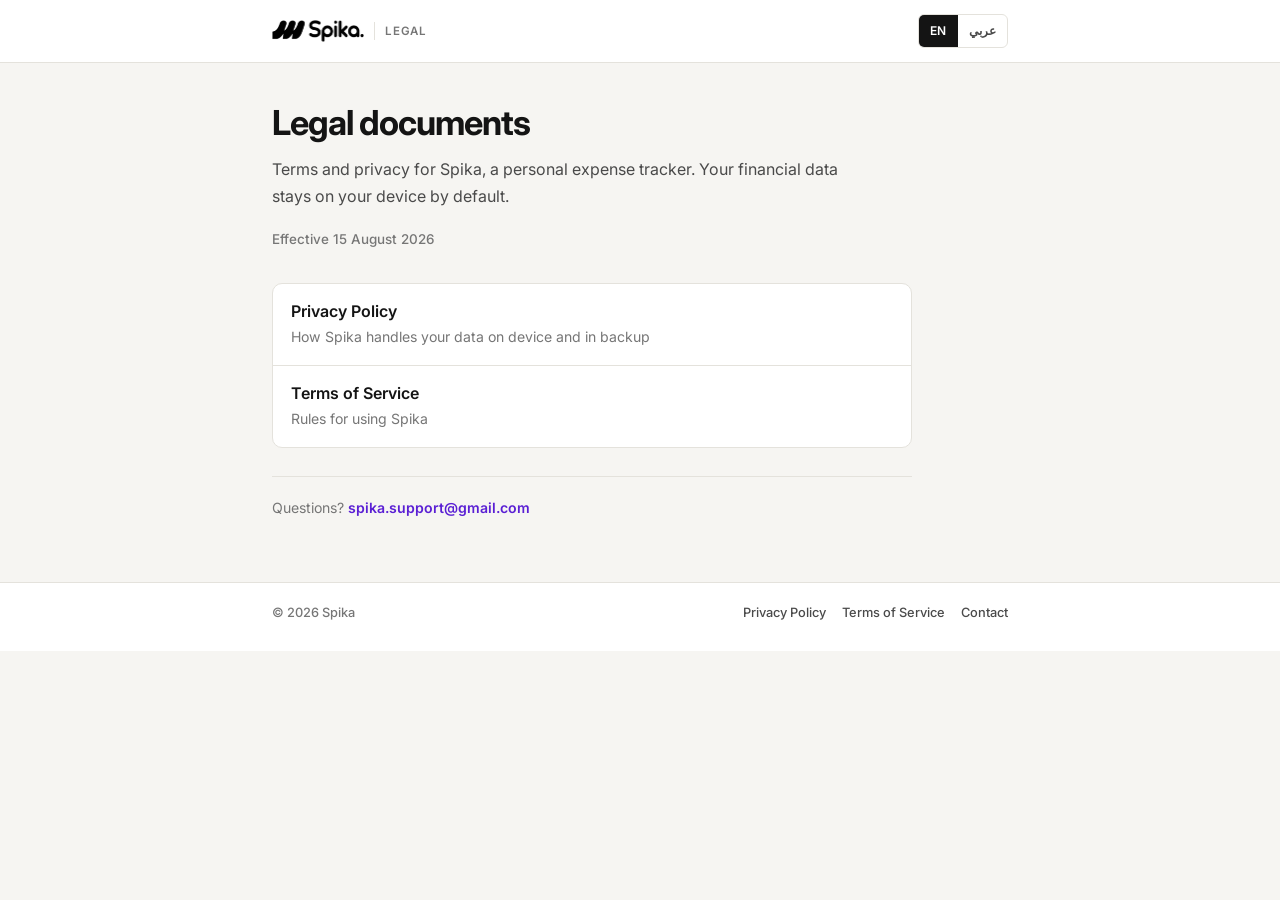
==== commit beb9e35a: "Add files via upload" ====
--- a/index.html
+++ b/index.html
@@ -5,71 +5,63 @@
   <meta name="viewport" content="width=device-width, initial-scale=1" />
   <title>Spika — Legal</title>
   <meta name="description" content="Spika Terms of Service and Privacy Policy." />
-  <link rel="icon" href="brand/spika_mark_dark.png" type="image/png" />
+  <link rel="icon" href="brand/spika_mark_light.png" type="image/png" />
   <link rel="stylesheet" href="styles.css" />
 </head>
 <body>
-  <div class="bg" aria-hidden="true"></div>
   <header class="nav">
-    <a class="brand" href="index.html">
-      <img class="nav-wordmark" src="brand/spika_wordmark_dark.png" alt="Spika" />
-      <span class="brand-sub">Legal</span>
-    </a>
-    <nav class="lang" aria-label="Language">
-      <a class="active" href="index.html">EN</a>
-      <a href="index-ar.html">عربي</a>
-    </nav>
+    <div class="nav-inner">
+      <a class="brand" href="index.html">
+        <img class="nav-wordmark" src="brand/spika_wordmark_light.png" alt="Spika" />
+        <span class="brand-sub">Legal</span>
+      </a>
+      <nav class="lang" aria-label="Language">
+        <a class="active" href="index.html">EN</a>
+        <a href="index-ar.html">عربي</a>
+      </nav>
+    </div>
   </header>
 
   <main class="shell">
-    <section class="hero">
-      <div class="hero-glow" aria-hidden="true"></div>
-      <p class="hero-badge">Legal center</p>
-      <h1>Terms &amp; Privacy</h1>
-      <p class="hero-line">
-        Clear rules for a private expense tracker — what stays on your device,
-        what leaves it, and how you use Spika.
+    <section class="legal-hub">
+      <h1>Legal documents</h1>
+      <p class="lead">
+        Terms and privacy for Spika, a personal expense tracker.
+        Your financial data stays on your device by default.
       </p>
-      <ul class="hero-trust">
-        <li>On-device by default</li>
-        <li>Encrypted backup</li>
-        <li>No selling your data</li>
+      <p class="effective">Effective 15 August 2026</p>
+
+      <ul class="doc-list">
+        <li>
+          <a href="privacy.html">
+            <span class="doc-list-title">Privacy Policy</span>
+            <span class="doc-list-desc">How Spika handles your data on device and in backup</span>
+          </a>
+        </li>
+        <li>
+          <a href="terms.html">
+            <span class="doc-list-title">Terms of Service</span>
+            <span class="doc-list-desc">Rules for using Spika</span>
+          </a>
+        </li>
       </ul>
-      <p class="hero-meta">Effective 15 August 2026 · Spika</p>
+
+      <p class="hub-contact">
+        Questions?
+        <a href="mailto:spika.support@gmail.com">spika.support@gmail.com</a>
+      </p>
     </section>
-
-    <div class="hub-links">
-      <a class="hub-link" href="privacy.html">
-        <span class="hub-link-icon" aria-hidden="true">
-          <svg viewBox="0 0 24 24"><path d="M12 3 4 7v6c0 5 3.5 8.5 8 10 4.5-1.5 8-5 8-10V7l-8-4z"/></svg>
-        </span>
-        <strong>Privacy Policy</strong>
-        <span class="hub-link-desc">How Spika handles your data on device and in backup</span>
-        <span class="chevron" aria-hidden="true">›</span>
-      </a>
-      <a class="hub-link" href="terms.html">
-        <span class="hub-link-icon" aria-hidden="true">
-          <svg viewBox="0 0 24 24"><path d="M8 3h7l4 4v14H8z"/><path d="M15 3v5h5"/><path d="M10 13h8"/><path d="M10 17h6"/></svg>
-        </span>
-        <strong>Terms of Service</strong>
-        <span class="hub-link-desc">The rules for using Spika — free today, paid plans later</span>
-        <span class="chevron" aria-hidden="true">›</span>
-      </a>
-    </div>
-
-    <p class="hub-contact">
-      Questions about these documents?
-      <a href="mailto:spika.support@gmail.com">spika.support@gmail.com</a>
-    </p>
   </main>
 
   <footer class="site-foot">
-    <span>© 2026 Spika</span>
-    <nav class="site-foot-links" aria-label="Legal documents">
-      <a href="privacy.html">Privacy Policy</a>
-      <a href="terms.html">Terms of Service</a>
-      <a href="mailto:spika.support@gmail.com">Contact</a>
-    </nav>
+    <div class="site-foot-inner">
+      <span>© 2026 Spika</span>
+      <nav class="site-foot-links" aria-label="Legal documents">
+        <a href="privacy.html">Privacy Policy</a>
+        <a href="terms.html">Terms of Service</a>
+        <a href="mailto:spika.support@gmail.com">Contact</a>
+      </nav>
+    </div>
   </footer>
 </body>
 </html>
--- a/styles.css
+++ b/styles.css
@@ -1,23 +1,18 @@
-@import url("https://fonts.googleapis.com/css2?family=Bricolage+Grotesque:opsz,wght@12..96,500;12..96,700;12..96,800&family=IBM+Plex+Sans+Arabic:wght@400;500;600;700&display=swap");
+@import url("https://fonts.googleapis.com/css2?family=Inter:wght@400;500;600;700&family=Source+Serif+4:opsz,wght@8..60,400;8..60,600;8..60,700&family=IBM+Plex+Sans+Arabic:wght@400;500;600;700&display=swap");
 
 :root {
-  --ink: #f0efff;
-  --ink-dim: rgba(240, 239, 255, 0.68);
-  --ink-soft: rgba(240, 239, 255, 0.42);
-  --paper: #ffffff;
-  --paper-ink: #0d0c22;
-  --paper-muted: #5c5f78;
-  --accent: #7b2cff;
-  --accent-bright: #9d5cff;
-  --accent-deep: #5a1fd4;
-  --accent-glow: rgba(123, 44, 255, 0.38);
-  --deep: #0a0a0a;
-  --surface: #141414;
-  --surface-elevated: #1c1c1c;
-  --line: rgba(123, 44, 255, 0.24);
-  --line-soft: rgba(255, 255, 255, 0.1);
+  --bg: #f6f5f2;
+  --surface: #ffffff;
+  --text: #141414;
+  --text-muted: #4a4a4a;
+  --text-soft: #767676;
+  --border: #e4e2dc;
+  --border-strong: #d0cdc4;
+  --accent: #5a1fd4;
+  --accent-hover: #4a18b0;
+  --read: 40rem;
+  --shell: 46rem;
   --ease: cubic-bezier(0.22, 1, 0.36, 1);
-  --read-max: 42rem;
 }
 
 *,
@@ -33,72 +28,65 @@
 body {
   margin: 0;
   min-height: 100vh;
-  color: var(--ink);
-  background: var(--deep);
-  font-family: "Bricolage Grotesque", "Segoe UI", sans-serif;
-  font-optical-sizing: auto;
-  line-height: 1.55;
+  color: var(--text);
+  background: var(--bg);
+  font-family: "Inter", "Segoe UI", sans-serif;
+  font-size: 16px;
+  line-height: 1.6;
   -webkit-font-smoothing: antialiased;
 }
 
 body[dir="rtl"] {
-  font-family: "IBM Plex Sans Arabic", "Bricolage Grotesque", "Segoe UI", sans-serif;
+  font-family: "IBM Plex Sans Arabic", "Inter", "Segoe UI", sans-serif;
 }
 
 .bg {
-  position: fixed;
-  inset: 0;
-  z-index: -1;
-  pointer-events: none;
-  background:
-    radial-gradient(880px 520px at 8% -12%, rgba(123, 44, 255, 0.24), transparent 58%),
-    radial-gradient(640px 420px at 96% 4%, rgba(90, 31, 212, 0.14), transparent 52%),
-    radial-gradient(720px 560px at 50% 108%, rgba(42, 13, 102, 0.38), transparent 55%),
-    linear-gradient(180deg, #0a0a0a 0%, #0d0a14 48%, #0a0a0a 100%);
-}
-
-.bg::after {
-  content: "";
-  position: absolute;
-  inset: 0;
-  opacity: 0.22;
-  background-image: url("data:image/svg+xml,%3Csvg viewBox='0 0 200 200' xmlns='http://www.w3.org/2000/svg'%3E%3Cfilter id='n'%3E%3CfeTurbulence type='fractalNoise' baseFrequency='0.85' numOctaves='3' stitchTiles='stitch'/%3E%3C/filter%3E%3Crect width='100%25' height='100%25' filter='url(%23n)' opacity='0.55'/%3E%3C/svg%3E");
-  mix-blend-mode: soft-light;
-}
+  display: none;
+}
+
+/* ── Header ─────────────────────────────────────── */
 
 .nav {
-  width: min(960px, calc(100% - 2rem));
+  position: sticky;
+  top: 0;
+  z-index: 20;
+  background: rgba(255, 255, 255, 0.94);
+  border-bottom: 1px solid var(--border);
+  backdrop-filter: blur(10px);
+}
+
+.nav-inner {
+  width: min(var(--shell), calc(100% - 2rem));
   margin: 0 auto;
-  padding: 1.15rem 0 0;
+  padding: 0.9rem 0;
   display: flex;
   align-items: center;
   justify-content: space-between;
   gap: 1rem;
-  animation: rise 0.7s var(--ease) both;
 }
 
 .brand {
   display: inline-flex;
   align-items: center;
-  gap: 0.75rem;
-  text-decoration: none;
-  color: var(--ink);
+  gap: 0.65rem;
+  text-decoration: none;
+  color: var(--text);
 }
 
 .nav-wordmark {
-  height: 1.5rem;
+  height: 1.35rem;
   width: auto;
   display: block;
 }
 
 .brand-sub {
-  color: var(--ink-dim);
-  font-size: 0.76rem;
-  font-weight: 600;
-  letter-spacing: 0.08em;
+  color: var(--text-soft);
+  font-size: 0.72rem;
+  font-weight: 600;
+  letter-spacing: 0.06em;
   text-transform: uppercase;
-  padding-inline-start: 0.75rem;
-  border-inline-start: 1px solid var(--line);
+  padding-inline-start: 0.65rem;
+  border-inline-start: 1px solid var(--border);
 }
 
 body[dir="rtl"] .brand-sub {
@@ -108,583 +96,377 @@
 
 .lang {
   display: inline-flex;
-  gap: 0.2rem;
-  padding: 0.22rem;
-  border-radius: 999px;
-  border: 1px solid var(--line-soft);
-  background: rgba(255, 255, 255, 0.04);
-  backdrop-filter: blur(10px);
+  gap: 0;
+  border: 1px solid var(--border);
+  border-radius: 6px;
+  overflow: hidden;
+  background: var(--surface);
 }
 
 .lang a {
   text-decoration: none;
-  color: var(--ink-dim);
-  font-size: 0.78rem;
+  color: var(--text-muted);
+  font-size: 0.75rem;
+  font-weight: 600;
+  padding: 0.38rem 0.7rem;
+  transition: background 0.15s ease, color 0.15s ease;
+}
+
+.lang a:hover {
+  color: var(--text);
+  background: var(--bg);
+}
+
+.lang a.active {
+  background: var(--text);
+  color: #fff;
+}
+
+/* ── Layout ─────────────────────────────────────── */
+
+.shell {
+  width: min(var(--shell), calc(100% - 2rem));
+  margin: 0 auto;
+  padding: 2.5rem 0 3rem;
+}
+
+/* ── Hub ────────────────────────────────────────── */
+
+.legal-hub {
+  max-width: var(--read);
+}
+
+.legal-hub h1 {
+  margin: 0;
+  font-size: clamp(1.75rem, 4vw, 2.15rem);
   font-weight: 700;
-  padding: 0.4rem 0.78rem;
-  border-radius: 999px;
-  transition: color 0.2s ease, background 0.2s ease;
-}
-
-.lang a:hover {
-  color: var(--ink);
-}
-
-.lang a.active {
-  background: var(--accent);
-  color: #ffffff;
-  box-shadow: 0 8px 24px var(--accent-glow);
-}
-
-.shell {
-  width: min(960px, calc(100% - 2rem));
-  margin: 0 auto;
-  padding: 1.25rem 0 3rem;
-}
-
-/* ── Hub ─────────────────────────────────────────── */
-
-.hero {
-  position: relative;
-  padding: clamp(1.5rem, 5vw, 3rem) 0 0.5rem;
-  animation: rise 0.85s var(--ease) 0.08s both;
-}
-
-.hero-glow {
-  position: absolute;
-  inset: -1.5rem auto auto 0;
-  width: min(100%, 24rem);
-  height: 10rem;
-  background: radial-gradient(closest-side, rgba(123, 44, 255, 0.28), transparent);
-  filter: blur(28px);
-  pointer-events: none;
-}
-
-body[dir="rtl"] .hero-glow {
-  inset: -1.5rem 0 auto auto;
-}
-
-.hero-badge {
-  display: inline-flex;
-  align-items: center;
-  gap: 0.45rem;
-  margin: 0 0 1rem;
-  padding: 0.36rem 0.8rem;
-  border-radius: 999px;
-  border: 1px solid var(--line);
-  background: rgba(123, 44, 255, 0.1);
-  color: var(--accent-bright);
-  font-size: 0.72rem;
-  font-weight: 700;
-  letter-spacing: 0.1em;
-  text-transform: uppercase;
-}
-
-body[dir="rtl"] .hero-badge {
-  letter-spacing: 0;
-  text-transform: none;
-}
-
-.hero-badge::before {
-  content: "";
-  width: 0.42rem;
-  height: 0.42rem;
-  border-radius: 50%;
-  background: currentColor;
-  box-shadow: 0 0 12px var(--accent-glow);
-}
-
-.hero h1 {
-  margin: 0;
-  font-size: clamp(2rem, 5.5vw, 2.85rem);
-  font-weight: 800;
-  letter-spacing: -0.04em;
-  line-height: 1.08;
-}
-
-.hero-line {
-  margin: 1rem 0 0;
+  letter-spacing: -0.03em;
+  line-height: 1.15;
+  color: var(--text);
+}
+
+.legal-hub .lead {
+  margin: 0.85rem 0 0;
+  color: var(--text-muted);
+  font-size: 1rem;
+  line-height: 1.65;
   max-width: 36rem;
-  color: var(--ink-dim);
-  font-size: clamp(1rem, 2.2vw, 1.2rem);
+}
+
+.legal-hub .effective {
+  margin: 1.25rem 0 0;
+  color: var(--text-soft);
+  font-size: 0.84rem;
   font-weight: 500;
-  line-height: 1.55;
-}
-
-.hero-trust {
-  display: flex;
-  flex-wrap: wrap;
-  gap: 0.5rem;
-  margin: 1.25rem 0 0;
+}
+
+.doc-list {
+  margin: 2rem 0 0;
   padding: 0;
   list-style: none;
-}
-
-.hero-trust li {
-  padding: 0.38rem 0.72rem;
-  border-radius: 999px;
-  border: 1px solid var(--line-soft);
-  background: rgba(255, 255, 255, 0.03);
-  color: var(--ink-dim);
-  font-size: 0.8rem;
-  font-weight: 600;
-}
-
-.hero-meta {
-  margin: 1rem 0 0;
-  color: var(--ink-soft);
+  border: 1px solid var(--border);
+  border-radius: 10px;
+  background: var(--surface);
+  overflow: hidden;
+}
+
+.doc-list li + li {
+  border-top: 1px solid var(--border);
+}
+
+.doc-list a {
+  display: block;
+  padding: 1.1rem 1.15rem;
+  text-decoration: none;
+  color: inherit;
+  transition: background 0.15s ease;
+}
+
+.doc-list a:hover {
+  background: #faf9f7;
+}
+
+.doc-list a:focus-visible {
+  outline: 2px solid var(--accent);
+  outline-offset: -2px;
+}
+
+.doc-list-title {
+  display: block;
+  font-size: 1rem;
+  font-weight: 600;
+  color: var(--text);
+  line-height: 1.3;
+}
+
+.doc-list-desc {
+  display: block;
+  margin-top: 0.3rem;
+  font-size: 0.88rem;
+  color: var(--text-soft);
+  line-height: 1.45;
+}
+
+.hub-contact {
+  margin-top: 1.75rem;
+  padding-top: 1.25rem;
+  border-top: 1px solid var(--border);
+  color: var(--text-soft);
+  font-size: 0.88rem;
+}
+
+.hub-contact a {
+  color: var(--accent);
+  font-weight: 600;
+  text-decoration: none;
+}
+
+.hub-contact a:hover {
+  color: var(--accent-hover);
+  text-decoration: underline;
+  text-underline-offset: 0.12em;
+}
+
+/* ── Document pages ─────────────────────────────── */
+
+.breadcrumb {
+  margin: 0 0 1.5rem;
+  color: var(--text-soft);
+  font-size: 0.82rem;
+  font-weight: 500;
+}
+
+.breadcrumb a {
+  color: var(--text-muted);
+  text-decoration: none;
+}
+
+.breadcrumb a:hover {
+  color: var(--accent);
+  text-decoration: underline;
+  text-underline-offset: 0.12em;
+}
+
+.breadcrumb span {
+  color: var(--text-soft);
+}
+
+.doc-head {
+  max-width: var(--read);
+  margin-bottom: 1.25rem;
+}
+
+.doc-head h1 {
+  margin: 0;
+  font-size: clamp(1.65rem, 4vw, 2rem);
+  font-weight: 700;
+  letter-spacing: -0.03em;
+  line-height: 1.15;
+}
+
+.doc-head .meta {
+  margin: 0.65rem 0 0;
+  color: var(--text-soft);
   font-size: 0.86rem;
   font-weight: 500;
-}
-
-.hub-links {
-  display: grid;
-  gap: 0.85rem;
-  margin-top: clamp(1.75rem, 4vw, 2.5rem);
-  animation: rise 0.9s var(--ease) 0.18s both;
-}
-
-@media (min-width: 700px) {
-  .hub-links {
-    grid-template-columns: 1fr 1fr;
-  }
-}
-
-.hub-link {
-  position: relative;
-  display: grid;
-  grid-template-columns: auto 1fr auto;
-  grid-template-rows: auto auto;
-  align-items: start;
-  column-gap: 1rem;
-  row-gap: 0.35rem;
-  padding: 1.25rem 1.2rem;
-  text-decoration: none;
-  color: var(--ink);
-  background: linear-gradient(160deg, var(--surface) 0%, var(--surface-elevated) 100%);
-  border: 1px solid var(--line-soft);
-  border-radius: 1.15rem;
-  box-shadow: 0 14px 36px rgba(0, 0, 0, 0.35);
-  transition: transform 0.3s var(--ease), border-color 0.3s ease, box-shadow 0.3s ease;
-}
-
-.hub-link:hover {
-  transform: translateY(-2px);
-  border-color: var(--line);
-  box-shadow:
-    0 18px 42px rgba(0, 0, 0, 0.42),
-    0 0 28px rgba(123, 44, 255, 0.1);
-}
-
-.hub-link:focus-visible {
-  outline: 2px solid var(--accent-bright);
-  outline-offset: 3px;
-}
-
-.hub-link-icon {
-  grid-row: 1 / span 2;
-  width: 2.5rem;
-  height: 2.5rem;
-  display: grid;
-  place-items: center;
-  border-radius: 0.75rem;
-  background: rgba(123, 44, 255, 0.14);
-  border: 1px solid var(--line);
-  color: var(--accent-bright);
-}
-
-.hub-link-icon svg {
-  width: 1.2rem;
-  height: 1.2rem;
-  stroke: currentColor;
-  fill: none;
-  stroke-width: 1.75;
-  stroke-linecap: round;
-  stroke-linejoin: round;
-}
-
-.hub-link strong {
-  align-self: end;
-  font-size: 1.15rem;
-  font-weight: 800;
-  letter-spacing: -0.02em;
-  line-height: 1.2;
-}
-
-.hub-link span.hub-link-desc {
-  grid-column: 2;
-  color: var(--ink-dim);
-  font-size: 0.9rem;
-  font-weight: 500;
-  line-height: 1.45;
-}
-
-.hub-link .chevron {
-  grid-row: 1 / span 2;
-  align-self: center;
-  width: 1.75rem;
-  height: 1.75rem;
-  display: grid;
-  place-items: center;
-  border-radius: 50%;
-  background: rgba(255, 255, 255, 0.05);
-  color: var(--accent-bright);
-  font-size: 1.1rem;
-  font-weight: 700;
-  line-height: 1;
-  transition: transform 0.25s var(--ease), background 0.25s ease;
-}
-
-.hub-link:hover .chevron {
-  background: rgba(123, 44, 255, 0.16);
-}
-
-body:not([dir="rtl"]) .hub-link:hover .chevron {
-  transform: translateX(2px);
-}
-
-body[dir="rtl"] .hub-link:hover .chevron {
-  transform: translateX(-2px);
-}
-
-.hub-contact {
-  margin-top: 1.5rem;
-  padding: 1rem 1.15rem;
-  border-radius: 1rem;
-  border: 1px solid var(--line-soft);
-  background: rgba(255, 255, 255, 0.03);
-  color: var(--ink-dim);
-  font-size: 0.9rem;
-  font-weight: 500;
-  animation: rise 0.9s var(--ease) 0.24s both;
-}
-
-.hub-contact a {
-  color: var(--accent-bright);
-  font-weight: 700;
-  text-decoration: none;
-}
-
-.hub-contact a:hover {
-  text-decoration: underline;
-  text-underline-offset: 0.15em;
-}
-
-/* ── Document pages ──────────────────────────────── */
-
-.doc-toolbar {
-  display: flex;
-  flex-wrap: wrap;
-  align-items: center;
-  justify-content: space-between;
-  gap: 0.75rem 1rem;
-  margin-bottom: 1.25rem;
-  animation: rise 0.7s var(--ease) both;
-}
-
-.doc-back {
-  display: inline-flex;
-  align-items: center;
-  gap: 0.45rem;
-  padding: 0.45rem 0.85rem;
-  border-radius: 999px;
-  border: 1px solid var(--line-soft);
-  background: rgba(255, 255, 255, 0.04);
-  color: var(--ink-dim);
-  font-size: 0.84rem;
-  font-weight: 600;
-  text-decoration: none;
-  transition: color 0.2s ease, border-color 0.2s ease, background 0.2s ease;
-}
-
-.doc-back:hover {
-  color: var(--ink);
-  border-color: var(--line);
-  background: rgba(123, 44, 255, 0.08);
-}
-
-.doc-back::before {
-  content: "←";
-  font-size: 0.95rem;
-  line-height: 1;
-}
-
-body[dir="rtl"] .doc-back::before {
-  content: "→";
-}
-
-.doc-switch {
-  display: inline-flex;
-  gap: 0.2rem;
-  padding: 0.2rem;
-  border-radius: 999px;
-  border: 1px solid var(--line-soft);
-  background: rgba(255, 255, 255, 0.04);
-}
-
-.doc-switch a {
-  padding: 0.42rem 0.85rem;
-  border-radius: 999px;
-  color: var(--ink-dim);
-  font-size: 0.8rem;
-  font-weight: 700;
-  text-decoration: none;
-  transition: color 0.2s ease, background 0.2s ease;
-}
-
-.doc-switch a:hover {
-  color: var(--ink);
-}
-
-.doc-switch a.active {
-  background: rgba(123, 44, 255, 0.2);
-  color: var(--accent-bright);
-}
-
-.doc-head {
-  padding: 0.5rem 0 1rem;
-  animation: rise 0.75s var(--ease) 0.05s both;
-}
-
-.doc-kicker {
-  display: inline-flex;
-  align-items: center;
-  gap: 0.45rem;
-  margin: 0 0 0.75rem;
-  color: var(--accent-bright);
-  font-size: 0.76rem;
-  font-weight: 700;
-  letter-spacing: 0.1em;
-  text-transform: uppercase;
-}
-
-body[dir="rtl"] .doc-kicker {
-  letter-spacing: 0;
-  text-transform: none;
-}
-
-.doc-kicker::before {
-  content: "";
-  width: 0.5rem;
-  height: 0.5rem;
-  border-radius: 50%;
-  background: currentColor;
-  box-shadow: 0 0 14px var(--accent-glow);
-}
-
-.doc-head h1 {
-  margin: 0;
-  font-size: clamp(1.9rem, 5vw, 2.75rem);
-  font-weight: 800;
-  letter-spacing: -0.04em;
-  line-height: 1.08;
-}
-
-.doc-head .meta {
-  margin: 0.75rem 0 0;
-  color: var(--ink-dim);
-  font-size: 0.92rem;
-  font-weight: 500;
-  max-width: var(--read-max);
-}
-
-.doc-layout {
-  display: grid;
-  gap: 1rem;
-  animation: rise 0.85s var(--ease) 0.1s both;
-}
-
-@media (min-width: 900px) {
-  .doc-layout {
-    grid-template-columns: minmax(11rem, 13.5rem) minmax(0, 1fr);
-    align-items: start;
-    gap: 1.25rem;
-  }
-}
-
+  line-height: 1.5;
+}
+
+/* Collapsible compact TOC */
 .doc-toc {
-  padding: 1rem 1.05rem;
-  border-radius: 1rem;
-  border: 1px solid var(--line-soft);
-  background: rgba(255, 255, 255, 0.04);
-  backdrop-filter: blur(8px);
-}
-
-@media (min-width: 900px) {
-  .doc-toc {
-    position: sticky;
-    top: 1rem;
-    max-height: calc(100vh - 2rem);
-    overflow: auto;
-  }
-}
-
-.doc-toc-title {
-  margin: 0 0 0.65rem;
-  color: var(--ink-soft);
-  font-size: 0.72rem;
-  font-weight: 700;
-  letter-spacing: 0.1em;
-  text-transform: uppercase;
-}
-
-body[dir="rtl"] .doc-toc-title {
-  letter-spacing: 0;
-  text-transform: none;
+  max-width: var(--read);
+  margin: 0 0 1.5rem;
+  border: 1px solid var(--border);
+  border-radius: 8px;
+  background: var(--surface);
+  overflow: hidden;
+}
+
+.doc-toc summary {
+  padding: 0.65rem 0.9rem;
+  color: var(--text-muted);
+  font-size: 0.82rem;
+  font-weight: 600;
+  cursor: pointer;
+  list-style: none;
+  user-select: none;
+}
+
+.doc-toc summary::-webkit-details-marker {
+  display: none;
+}
+
+.doc-toc summary::after {
+  content: "+";
+  float: inline-end;
+  color: var(--text-soft);
+  font-weight: 400;
+}
+
+.doc-toc[open] summary {
+  border-bottom: 1px solid var(--border);
+  background: #faf9f7;
+}
+
+.doc-toc[open] summary::after {
+  content: "−";
 }
 
 .doc-toc-list {
   margin: 0;
-  padding: 0;
+  padding: 0.55rem 0.9rem 0.75rem;
   list-style: none;
-  counter-reset: toc;
+  columns: 2;
+  column-gap: 1.25rem;
 }
 
 .doc-toc-list li {
-  counter-increment: toc;
+  break-inside: avoid;
+  margin: 0.15rem 0;
 }
 
 .doc-toc-list a {
   display: block;
-  padding: 0.38rem 0;
-  color: var(--ink-dim);
-  font-size: 0.82rem;
-  font-weight: 600;
+  padding: 0.2rem 0;
+  color: var(--text-muted);
+  font-size: 0.78rem;
+  font-weight: 500;
   line-height: 1.35;
   text-decoration: none;
-  border-bottom: 1px solid rgba(255, 255, 255, 0.05);
-  transition: color 0.2s ease;
-}
-
-.doc-toc-list li:last-child a {
-  border-bottom: 0;
 }
 
 .doc-toc-list a:hover {
-  color: var(--accent-bright);
-}
-
-.doc-toc-list a::before {
-  content: counter(toc) ". ";
-  color: var(--ink-soft);
-  font-weight: 700;
+  color: var(--accent);
+}
+
+@media (max-width: 520px) {
+  .doc-toc-list {
+    columns: 1;
+  }
 }
 
 .paper {
-  padding: clamp(1.35rem, 3vw, 2.1rem);
-  background: var(--paper);
-  color: var(--paper-ink);
-  border-radius: 1.25rem;
-  box-shadow:
-    0 22px 54px rgba(0, 0, 0, 0.4),
-    0 0 0 1px rgba(123, 44, 255, 0.05);
+  max-width: var(--read);
+  color: var(--text-muted);
+  font-family: "Source Serif 4", Georgia, "Times New Roman", serif;
+  font-size: 1rem;
+  line-height: 1.75;
+}
+
+body[dir="rtl"] .paper {
+  font-family: "IBM Plex Sans Arabic", Georgia, serif;
 }
 
 .paper > p:first-of-type {
   margin-top: 0;
-  font-size: 1.04rem;
-  color: var(--paper-muted);
+  font-size: 1.02rem;
 }
 
 .paper h2 {
-  margin: 2rem 0 0.55rem;
-  padding-top: 0.5rem;
-  font-size: 1.08rem;
-  font-weight: 800;
-  letter-spacing: -0.02em;
+  margin: 2rem 0 0.5rem;
+  padding-top: 0.25rem;
+  font-family: "Inter", "Segoe UI", sans-serif;
+  font-size: 0.95rem;
+  font-weight: 700;
+  letter-spacing: -0.01em;
   line-height: 1.35;
-  color: var(--paper-ink);
-  scroll-margin-top: 1rem;
+  color: var(--text);
+  scroll-margin-top: 4rem;
+}
+
+body[dir="rtl"] .paper h2 {
+  font-family: "IBM Plex Sans Arabic", "Inter", sans-serif;
 }
 
 .paper h2:not(:first-of-type) {
-  border-top: 1px solid rgba(13, 12, 34, 0.08);
+  border-top: 1px solid var(--border);
+  padding-top: 1.5rem;
 }
 
 .paper h2:first-of-type {
-  margin-top: 1.25rem;
-}
-
-.paper p,
-.paper li {
-  color: var(--paper-muted);
-  font-size: 0.96rem;
-  line-height: 1.72;
+  margin-top: 0;
 }
 
 .paper p {
-  margin: 0.6rem 0;
-  max-width: var(--read-max);
+  margin: 0.55rem 0;
 }
 
 .paper ul {
-  margin: 0.35rem 0 0.75rem;
+  margin: 0.35rem 0 0.65rem;
   padding-inline-start: 1.2rem;
-  max-width: var(--read-max);
 }
 
 .paper li + li {
-  margin-top: 0.4rem;
+  margin-top: 0.35rem;
 }
 
 .paper a {
-  color: var(--accent-deep);
-  font-weight: 600;
-  text-underline-offset: 0.15em;
+  color: var(--accent);
+  font-weight: 600;
+  text-decoration: underline;
+  text-underline-offset: 0.14em;
+  text-decoration-color: rgba(90, 31, 212, 0.35);
 }
 
 .paper a:hover {
-  color: var(--accent);
+  color: var(--accent-hover);
+  text-decoration-color: currentColor;
 }
 
 .paper strong {
-  color: var(--paper-ink);
-  font-weight: 700;
+  color: var(--text);
+  font-weight: 600;
 }
 
 .paper code {
-  padding: 0.12rem 0.38rem;
-  border-radius: 0.35rem;
-  background: rgba(13, 12, 34, 0.06);
-  color: var(--paper-ink);
-  font-family: ui-monospace, "Cascadia Code", "Segoe UI Mono", monospace;
-  font-size: 0.86em;
-  font-weight: 500;
+  padding: 0.1rem 0.32rem;
+  border-radius: 4px;
+  border: 1px solid var(--border);
+  background: #faf9f7;
+  color: var(--text);
+  font-family: ui-monospace, "Cascadia Code", monospace;
+  font-size: 0.84em;
   word-break: break-word;
 }
 
 .doc-callout {
-  margin-top: 1.5rem;
-  padding: 1rem 1.1rem;
-  border-radius: 0.85rem;
-  border: 1px solid rgba(90, 31, 212, 0.14);
-  background: rgba(123, 44, 255, 0.06);
+  margin-top: 2rem;
+  padding: 0.9rem 1rem;
+  border-radius: 8px;
+  border: 1px solid var(--border);
+  background: var(--surface);
+  font-family: "Inter", "Segoe UI", sans-serif;
+  font-size: 0.88rem;
+}
+
+body[dir="rtl"] .doc-callout {
+  font-family: "IBM Plex Sans Arabic", sans-serif;
 }
 
 .doc-callout p {
   margin: 0;
-  color: var(--paper-ink);
-  font-size: 0.9rem;
-  font-weight: 600;
-}
-
-.doc-callout a {
-  font-weight: 700;
-}
+  color: var(--text-muted);
+}
+
+/* ── Footer ─────────────────────────────────────── */
 
 .site-foot {
-  width: min(960px, calc(100% - 2rem));
+  border-top: 1px solid var(--border);
+  background: var(--surface);
+}
+
+.site-foot-inner {
+  width: min(var(--shell), calc(100% - 2rem));
   margin: 0 auto;
-  padding: 1.75rem 0 2.5rem;
+  padding: 1.25rem 0 1.75rem;
   display: flex;
   flex-wrap: wrap;
   align-items: center;
   justify-content: space-between;
   gap: 0.75rem 1.25rem;
-  color: var(--ink-soft);
-  font-size: 0.84rem;
+  color: var(--text-soft);
+  font-size: 0.8rem;
   font-weight: 500;
-  animation: rise 0.8s var(--ease) 0.2s both;
 }
 
 .site-foot-links {
@@ -694,52 +476,33 @@
 }
 
 .site-foot a {
-  color: var(--accent-bright);
-  text-decoration: none;
-  font-weight: 700;
+  color: var(--text-muted);
+  text-decoration: none;
+  font-weight: 500;
 }
 
 .site-foot a:hover {
+  color: var(--accent);
   text-decoration: underline;
-  text-underline-offset: 0.18em;
-}
-
-@keyframes rise {
-  from {
-    opacity: 0;
-    transform: translateY(12px);
-  }
-  to {
-    opacity: 1;
-    transform: translateY(0);
-  }
+  text-underline-offset: 0.12em;
 }
 
 @media (prefers-reduced-motion: reduce) {
-  *,
-  *::before,
-  *::after {
-    animation: none !important;
-    transition: none !important;
-  }
-
   html {
     scroll-behavior: auto;
   }
 }
 
 @media print {
-  .bg,
   .nav,
-  .doc-toolbar,
   .doc-toc,
-  .site-foot {
+  .site-foot,
+  .breadcrumb {
     display: none !important;
   }
 
   body {
     background: #fff;
-    color: #000;
   }
 
   .shell {
@@ -747,14 +510,7 @@
     padding: 0;
   }
 
-  .paper {
-    box-shadow: none;
-    border-radius: 0;
-    padding: 0;
-  }
-
   .paper a {
     color: #000;
-    text-decoration: underline;
   }
 }
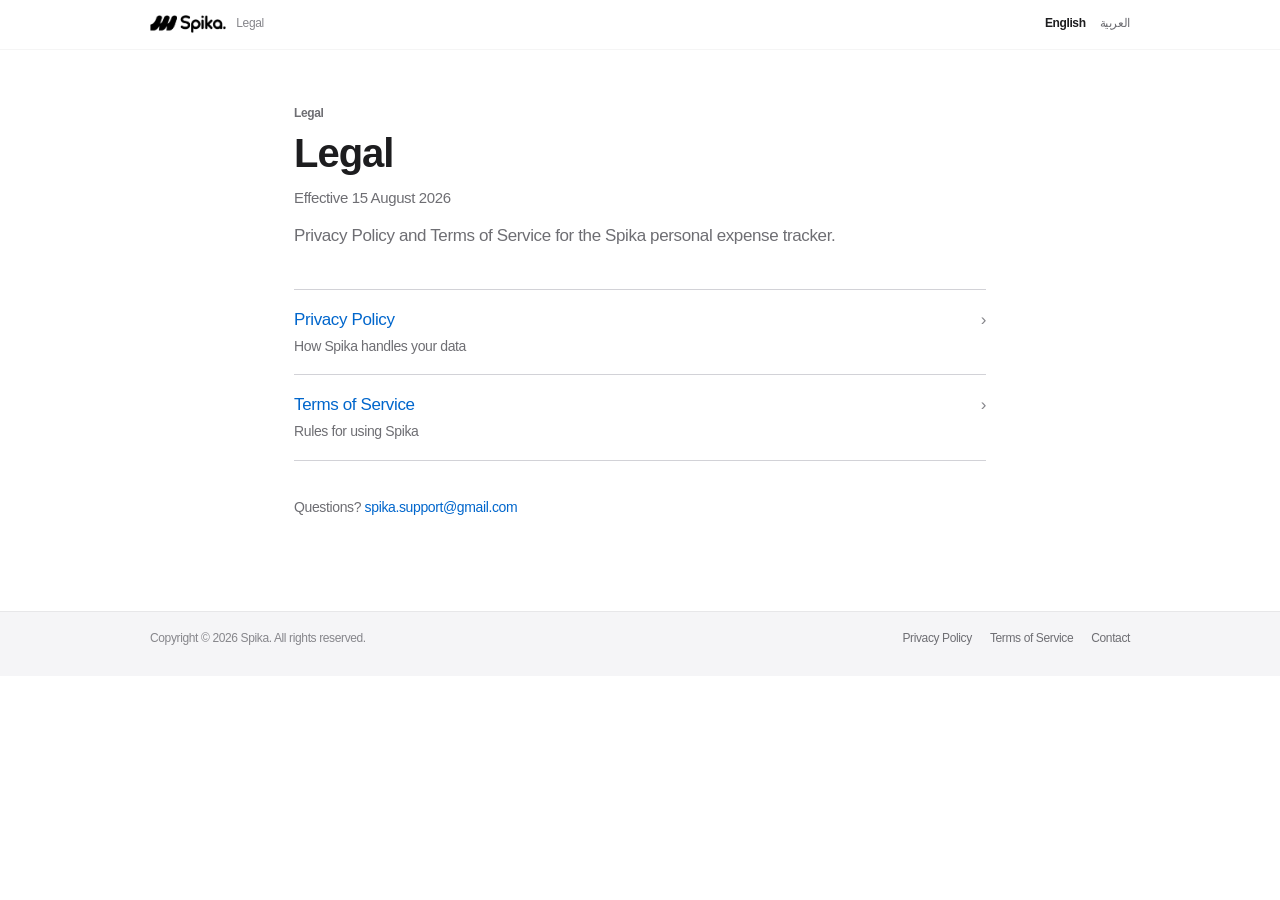
==== commit 82c89482: "Add files via upload" ====
--- a/index.html
+++ b/index.html
@@ -11,51 +11,56 @@
 <body>
   <header class="nav">
     <div class="nav-inner">
-      <a class="brand" href="index.html">
+      <a class="brand" href="index.html" aria-label="Spika Legal">
         <img class="nav-wordmark" src="brand/spika_wordmark_light.png" alt="Spika" />
         <span class="brand-sub">Legal</span>
       </a>
       <nav class="lang" aria-label="Language">
-        <a class="active" href="index.html">EN</a>
-        <a href="index-ar.html">عربي</a>
+        <a class="active" href="index.html">English</a>
+        <a href="index-ar.html">العربية</a>
       </nav>
     </div>
   </header>
 
   <main class="shell">
     <section class="legal-hub">
-      <h1>Legal documents</h1>
+      <p class="legal-eyebrow">Legal</p>
+      <h1>Legal</h1>
+      <p class="effective">Effective 15 August 2026</p>
       <p class="lead">
-        Terms and privacy for Spika, a personal expense tracker.
-        Your financial data stays on your device by default.
+        Privacy Policy and Terms of Service for the Spika personal expense tracker.
       </p>
-      <p class="effective">Effective 15 August 2026</p>
 
       <ul class="doc-list">
         <li>
           <a href="privacy.html">
-            <span class="doc-list-title">Privacy Policy</span>
-            <span class="doc-list-desc">How Spika handles your data on device and in backup</span>
+            <span>
+              <span class="doc-list-title">Privacy Policy</span>
+              <span class="doc-list-desc">How Spika handles your data</span>
+            </span>
+            <span class="doc-list-chevron" aria-hidden="true">›</span>
           </a>
         </li>
         <li>
           <a href="terms.html">
-            <span class="doc-list-title">Terms of Service</span>
-            <span class="doc-list-desc">Rules for using Spika</span>
+            <span>
+              <span class="doc-list-title">Terms of Service</span>
+              <span class="doc-list-desc">Rules for using Spika</span>
+            </span>
+            <span class="doc-list-chevron" aria-hidden="true">›</span>
           </a>
         </li>
       </ul>
 
       <p class="hub-contact">
-        Questions?
-        <a href="mailto:spika.support@gmail.com">spika.support@gmail.com</a>
+        Questions? <a href="mailto:spika.support@gmail.com">spika.support@gmail.com</a>
       </p>
     </section>
   </main>
 
   <footer class="site-foot">
     <div class="site-foot-inner">
-      <span>© 2026 Spika</span>
+      <span>Copyright © 2026 Spika. All rights reserved.</span>
       <nav class="site-foot-links" aria-label="Legal documents">
         <a href="privacy.html">Privacy Policy</a>
         <a href="terms.html">Terms of Service</a>
--- a/styles.css
+++ b/styles.css
@@ -1,18 +1,15 @@
-@import url("https://fonts.googleapis.com/css2?family=Inter:wght@400;500;600;700&family=Source+Serif+4:opsz,wght@8..60,400;8..60,600;8..60,700&family=IBM+Plex+Sans+Arabic:wght@400;500;600;700&display=swap");
+@import url("https://fonts.googleapis.com/css2?family=IBM+Plex+Sans+Arabic:wght@400;500;600;700&display=swap");
 
 :root {
-  --bg: #f6f5f2;
-  --surface: #ffffff;
-  --text: #141414;
-  --text-muted: #4a4a4a;
-  --text-soft: #767676;
-  --border: #e4e2dc;
-  --border-strong: #d0cdc4;
-  --accent: #5a1fd4;
-  --accent-hover: #4a18b0;
-  --read: 40rem;
-  --shell: 46rem;
-  --ease: cubic-bezier(0.22, 1, 0.36, 1);
+  --bg: #fff;
+  --foot: #f5f5f7;
+  --text: #1d1d1f;
+  --muted: #6e6e73;
+  --faint: #86868b;
+  --line: #d2d2d7;
+  --link: #0066cc;
+  --read: 692px;
+  --wide: 980px;
 }
 
 *,
@@ -30,357 +27,272 @@
   min-height: 100vh;
   color: var(--text);
   background: var(--bg);
-  font-family: "Inter", "Segoe UI", sans-serif;
-  font-size: 16px;
-  line-height: 1.6;
+  font-family: -apple-system, BlinkMacSystemFont, "SF Pro Text", "Helvetica Neue", "Segoe UI", sans-serif;
+  font-size: 17px;
+  line-height: 1.47;
+  letter-spacing: -0.022em;
   -webkit-font-smoothing: antialiased;
 }
 
 body[dir="rtl"] {
-  font-family: "IBM Plex Sans Arabic", "Inter", "Segoe UI", sans-serif;
+  font-family: "IBM Plex Sans Arabic", -apple-system, BlinkMacSystemFont, "Segoe UI", sans-serif;
+  letter-spacing: 0;
 }
 
 .bg {
   display: none;
 }
-
-/* ── Header ─────────────────────────────────────── */
 
 .nav {
   position: sticky;
   top: 0;
-  z-index: 20;
-  background: rgba(255, 255, 255, 0.94);
-  border-bottom: 1px solid var(--border);
-  backdrop-filter: blur(10px);
+  z-index: 10;
+  background: rgba(255, 255, 255, 0.55);
+  border-bottom: 1px solid rgba(255, 255, 255, 0.45);
+  box-shadow: 0 1px 0 rgba(0, 0, 0, 0.04);
+  backdrop-filter: blur(32px) saturate(180%);
+  -webkit-backdrop-filter: blur(32px) saturate(180%);
 }
 
 .nav-inner {
-  width: min(var(--shell), calc(100% - 2rem));
+  width: min(var(--wide), calc(100% - 40px));
+  height: 48px;
   margin: 0 auto;
-  padding: 0.9rem 0;
   display: flex;
   align-items: center;
   justify-content: space-between;
-  gap: 1rem;
 }
 
 .brand {
   display: inline-flex;
   align-items: center;
-  gap: 0.65rem;
+  gap: 10px;
   text-decoration: none;
   color: var(--text);
 }
 
 .nav-wordmark {
-  height: 1.35rem;
+  height: 18px;
   width: auto;
   display: block;
 }
 
 .brand-sub {
-  color: var(--text-soft);
-  font-size: 0.72rem;
-  font-weight: 600;
-  letter-spacing: 0.06em;
-  text-transform: uppercase;
-  padding-inline-start: 0.65rem;
-  border-inline-start: 1px solid var(--border);
-}
-
-body[dir="rtl"] .brand-sub {
-  letter-spacing: 0;
-  text-transform: none;
+  color: var(--faint);
+  font-size: 12px;
+  font-weight: 500;
 }
 
 .lang {
-  display: inline-flex;
-  gap: 0;
-  border: 1px solid var(--border);
-  border-radius: 6px;
-  overflow: hidden;
-  background: var(--surface);
+  display: flex;
+  gap: 14px;
+  font-size: 12px;
 }
 
 .lang a {
-  text-decoration: none;
-  color: var(--text-muted);
-  font-size: 0.75rem;
-  font-weight: 600;
-  padding: 0.38rem 0.7rem;
-  transition: background 0.15s ease, color 0.15s ease;
-}
-
-.lang a:hover {
+  color: var(--muted);
+  text-decoration: none;
+}
+
+.lang a:hover,
+.lang a.active {
   color: var(--text);
-  background: var(--bg);
 }
 
 .lang a.active {
-  background: var(--text);
-  color: #fff;
-}
-
-/* ── Layout ─────────────────────────────────────── */
+  font-weight: 600;
+}
 
 .shell {
-  width: min(var(--shell), calc(100% - 2rem));
+  width: min(var(--read), calc(100% - 40px));
   margin: 0 auto;
-  padding: 2.5rem 0 3rem;
-}
-
-/* ── Hub ────────────────────────────────────────── */
-
-.legal-hub {
-  max-width: var(--read);
-}
-
-.legal-hub h1 {
+  padding: 56px 0 80px;
+}
+
+.legal-hub h1,
+.doc-head h1 {
   margin: 0;
-  font-size: clamp(1.75rem, 4vw, 2.15rem);
-  font-weight: 700;
-  letter-spacing: -0.03em;
-  line-height: 1.15;
-  color: var(--text);
-}
-
-.legal-hub .lead {
-  margin: 0.85rem 0 0;
-  color: var(--text-muted);
-  font-size: 1rem;
-  line-height: 1.65;
-  max-width: 36rem;
-}
-
-.legal-hub .effective {
-  margin: 1.25rem 0 0;
-  color: var(--text-soft);
-  font-size: 0.84rem;
+  font-size: 40px;
+  font-weight: 600;
+  letter-spacing: -0.025em;
+  line-height: 1.1;
+}
+
+.legal-eyebrow {
+  margin: 0 0 8px;
+  color: var(--muted);
+  font-size: 12px;
+  font-weight: 600;
+}
+
+.legal-hub .lead,
+.doc-submeta {
+  margin: 16px 0 0;
+  max-width: 560px;
+  color: var(--muted);
+  font-size: 17px;
+  font-weight: 400;
+  line-height: 1.47;
+}
+
+.effective,
+.doc-date {
+  display: block;
+  margin: 12px 0 0;
+  color: var(--muted);
+  font-size: 15px;
   font-weight: 500;
+  line-height: 1.4;
+}
+
+.doc-submeta {
+  margin-top: 8px;
+  font-size: 14px;
+  color: var(--faint);
 }
 
 .doc-list {
-  margin: 2rem 0 0;
+  margin: 40px 0 0;
   padding: 0;
   list-style: none;
-  border: 1px solid var(--border);
-  border-radius: 10px;
-  background: var(--surface);
-  overflow: hidden;
-}
-
-.doc-list li + li {
-  border-top: 1px solid var(--border);
+  border-top: 1px solid var(--line);
+}
+
+.doc-list li {
+  border-bottom: 1px solid var(--line);
 }
 
 .doc-list a {
-  display: block;
-  padding: 1.1rem 1.15rem;
+  display: flex;
+  align-items: baseline;
+  justify-content: space-between;
+  gap: 24px;
+  padding: 18px 0;
   text-decoration: none;
   color: inherit;
-  transition: background 0.15s ease;
-}
-
-.doc-list a:hover {
-  background: #faf9f7;
-}
-
-.doc-list a:focus-visible {
-  outline: 2px solid var(--accent);
-  outline-offset: -2px;
+}
+
+.doc-list a:hover .doc-list-title {
+  color: var(--link);
 }
 
 .doc-list-title {
   display: block;
-  font-size: 1rem;
-  font-weight: 600;
-  color: var(--text);
-  line-height: 1.3;
+  font-size: 17px;
+  font-weight: 400;
+  color: var(--link);
 }
 
 .doc-list-desc {
   display: block;
-  margin-top: 0.3rem;
-  font-size: 0.88rem;
-  color: var(--text-soft);
-  line-height: 1.45;
+  margin-top: 4px;
+  color: var(--muted);
+  font-size: 14px;
+  line-height: 1.4;
+}
+
+.doc-list-chevron {
+  color: var(--faint);
+  font-size: 17px;
+  flex: none;
 }
 
 .hub-contact {
-  margin-top: 1.75rem;
-  padding-top: 1.25rem;
-  border-top: 1px solid var(--border);
-  color: var(--text-soft);
-  font-size: 0.88rem;
-}
-
-.hub-contact a {
-  color: var(--accent);
-  font-weight: 600;
-  text-decoration: none;
-}
-
-.hub-contact a:hover {
-  color: var(--accent-hover);
+  margin-top: 36px;
+  color: var(--muted);
+  font-size: 14px;
+}
+
+.hub-contact a,
+.paper a,
+.breadcrumb a,
+.site-foot a {
+  color: var(--link);
+  text-decoration: none;
+}
+
+.hub-contact a:hover,
+.paper a:hover,
+.breadcrumb a:hover,
+.site-foot a:hover {
   text-decoration: underline;
-  text-underline-offset: 0.12em;
-}
-
-/* ── Document pages ─────────────────────────────── */
+  text-underline-offset: 2px;
+}
 
 .breadcrumb {
-  margin: 0 0 1.5rem;
-  color: var(--text-soft);
-  font-size: 0.82rem;
-  font-weight: 500;
-}
-
-.breadcrumb a {
-  color: var(--text-muted);
-  text-decoration: none;
-}
-
-.breadcrumb a:hover {
-  color: var(--accent);
-  text-decoration: underline;
-  text-underline-offset: 0.12em;
-}
-
-.breadcrumb span {
-  color: var(--text-soft);
+  margin: 0 0 28px;
+  color: var(--faint);
+  font-size: 12px;
 }
 
 .doc-head {
-  max-width: var(--read);
-  margin-bottom: 1.25rem;
-}
-
-.doc-head h1 {
-  margin: 0;
-  font-size: clamp(1.65rem, 4vw, 2rem);
-  font-weight: 700;
-  letter-spacing: -0.03em;
-  line-height: 1.15;
-}
-
-.doc-head .meta {
-  margin: 0.65rem 0 0;
-  color: var(--text-soft);
-  font-size: 0.86rem;
-  font-weight: 500;
-  line-height: 1.5;
-}
-
-/* Collapsible compact TOC */
+  margin-bottom: 36px;
+  padding-bottom: 28px;
+  border-bottom: 1px solid var(--line);
+}
+
 .doc-toc {
-  max-width: var(--read);
-  margin: 0 0 1.5rem;
-  border: 1px solid var(--border);
-  border-radius: 8px;
-  background: var(--surface);
-  overflow: hidden;
+  margin: 0 0 32px;
 }
 
 .doc-toc summary {
-  padding: 0.65rem 0.9rem;
-  color: var(--text-muted);
-  font-size: 0.82rem;
-  font-weight: 600;
+  color: var(--link);
+  font-size: 14px;
   cursor: pointer;
   list-style: none;
-  user-select: none;
 }
 
 .doc-toc summary::-webkit-details-marker {
   display: none;
 }
 
-.doc-toc summary::after {
-  content: "+";
-  float: inline-end;
-  color: var(--text-soft);
-  font-weight: 400;
-}
-
-.doc-toc[open] summary {
-  border-bottom: 1px solid var(--border);
-  background: #faf9f7;
-}
-
-.doc-toc[open] summary::after {
-  content: "−";
-}
-
 .doc-toc-list {
-  margin: 0;
-  padding: 0.55rem 0.9rem 0.75rem;
+  margin: 12px 0 0;
+  padding: 0;
   list-style: none;
   columns: 2;
-  column-gap: 1.25rem;
-}
-
-.doc-toc-list li {
-  break-inside: avoid;
-  margin: 0.15rem 0;
+  column-gap: 32px;
 }
 
 .doc-toc-list a {
   display: block;
-  padding: 0.2rem 0;
-  color: var(--text-muted);
-  font-size: 0.78rem;
-  font-weight: 500;
-  line-height: 1.35;
+  padding: 4px 0;
+  color: var(--muted);
+  font-size: 13px;
   text-decoration: none;
 }
 
 .doc-toc-list a:hover {
-  color: var(--accent);
-}
-
-@media (max-width: 520px) {
+  color: var(--link);
+}
+
+@media (max-width: 560px) {
+  .legal-hub h1,
+  .doc-head h1 {
+    font-size: 32px;
+  }
+
   .doc-toc-list {
     columns: 1;
   }
 }
 
 .paper {
-  max-width: var(--read);
-  color: var(--text-muted);
-  font-family: "Source Serif 4", Georgia, "Times New Roman", serif;
-  font-size: 1rem;
-  line-height: 1.75;
-}
-
-body[dir="rtl"] .paper {
-  font-family: "IBM Plex Sans Arabic", Georgia, serif;
+  color: var(--text);
 }
 
 .paper > p:first-of-type {
   margin-top: 0;
-  font-size: 1.02rem;
+  color: var(--muted);
 }
 
 .paper h2 {
-  margin: 2rem 0 0.5rem;
-  padding-top: 0.25rem;
-  font-family: "Inter", "Segoe UI", sans-serif;
-  font-size: 0.95rem;
-  font-weight: 700;
-  letter-spacing: -0.01em;
-  line-height: 1.35;
-  color: var(--text);
-  scroll-margin-top: 4rem;
-}
-
-body[dir="rtl"] .paper h2 {
-  font-family: "IBM Plex Sans Arabic", "Inter", sans-serif;
-}
-
-.paper h2:not(:first-of-type) {
-  border-top: 1px solid var(--border);
-  padding-top: 1.5rem;
+  margin: 36px 0 10px;
+  font-size: 21px;
+  font-weight: 600;
+  letter-spacing: 0.011em;
+  line-height: 1.19;
+  scroll-margin-top: 72px;
 }
 
 .paper h2:first-of-type {
@@ -388,109 +300,64 @@
 }
 
 .paper p {
-  margin: 0.55rem 0;
+  margin: 10px 0;
 }
 
 .paper ul {
-  margin: 0.35rem 0 0.65rem;
-  padding-inline-start: 1.2rem;
-}
-
-.paper li + li {
-  margin-top: 0.35rem;
-}
-
-.paper a {
-  color: var(--accent);
-  font-weight: 600;
-  text-decoration: underline;
-  text-underline-offset: 0.14em;
-  text-decoration-color: rgba(90, 31, 212, 0.35);
-}
-
-.paper a:hover {
-  color: var(--accent-hover);
-  text-decoration-color: currentColor;
+  margin: 8px 0 12px;
+  padding-inline-start: 22px;
+}
+
+.paper li {
+  margin: 6px 0;
 }
 
 .paper strong {
-  color: var(--text);
   font-weight: 600;
 }
 
 .paper code {
-  padding: 0.1rem 0.32rem;
-  border-radius: 4px;
-  border: 1px solid var(--border);
-  background: #faf9f7;
-  color: var(--text);
-  font-family: ui-monospace, "Cascadia Code", monospace;
-  font-size: 0.84em;
-  word-break: break-word;
+  font-family: ui-monospace, "SF Mono", Menlo, monospace;
+  font-size: 0.9em;
 }
 
 .doc-callout {
-  margin-top: 2rem;
-  padding: 0.9rem 1rem;
-  border-radius: 8px;
-  border: 1px solid var(--border);
-  background: var(--surface);
-  font-family: "Inter", "Segoe UI", sans-serif;
-  font-size: 0.88rem;
-}
-
-body[dir="rtl"] .doc-callout {
-  font-family: "IBM Plex Sans Arabic", sans-serif;
+  margin-top: 40px;
+  padding-top: 24px;
+  border-top: 1px solid var(--line);
+  font-size: 14px;
+  color: var(--muted);
 }
 
 .doc-callout p {
   margin: 0;
-  color: var(--text-muted);
-}
-
-/* ── Footer ─────────────────────────────────────── */
+}
 
 .site-foot {
-  border-top: 1px solid var(--border);
-  background: var(--surface);
+  background: var(--foot);
+  border-top: 1px solid rgba(0, 0, 0, 0.06);
 }
 
 .site-foot-inner {
-  width: min(var(--shell), calc(100% - 2rem));
+  width: min(var(--wide), calc(100% - 40px));
   margin: 0 auto;
-  padding: 1.25rem 0 1.75rem;
+  padding: 18px 0 28px;
   display: flex;
   flex-wrap: wrap;
-  align-items: center;
   justify-content: space-between;
-  gap: 0.75rem 1.25rem;
-  color: var(--text-soft);
-  font-size: 0.8rem;
-  font-weight: 500;
+  gap: 12px 24px;
+  color: var(--faint);
+  font-size: 12px;
 }
 
 .site-foot-links {
   display: flex;
   flex-wrap: wrap;
-  gap: 0.35rem 1rem;
+  gap: 8px 18px;
 }
 
 .site-foot a {
-  color: var(--text-muted);
-  text-decoration: none;
-  font-weight: 500;
-}
-
-.site-foot a:hover {
-  color: var(--accent);
-  text-decoration: underline;
-  text-underline-offset: 0.12em;
-}
-
-@media (prefers-reduced-motion: reduce) {
-  html {
-    scroll-behavior: auto;
-  }
+  color: var(--muted);
 }
 
 @media print {
@@ -500,17 +367,4 @@
   .breadcrumb {
     display: none !important;
   }
-
-  body {
-    background: #fff;
-  }
-
-  .shell {
-    width: 100%;
-    padding: 0;
-  }
-
-  .paper a {
-    color: #000;
-  }
-}
+}
